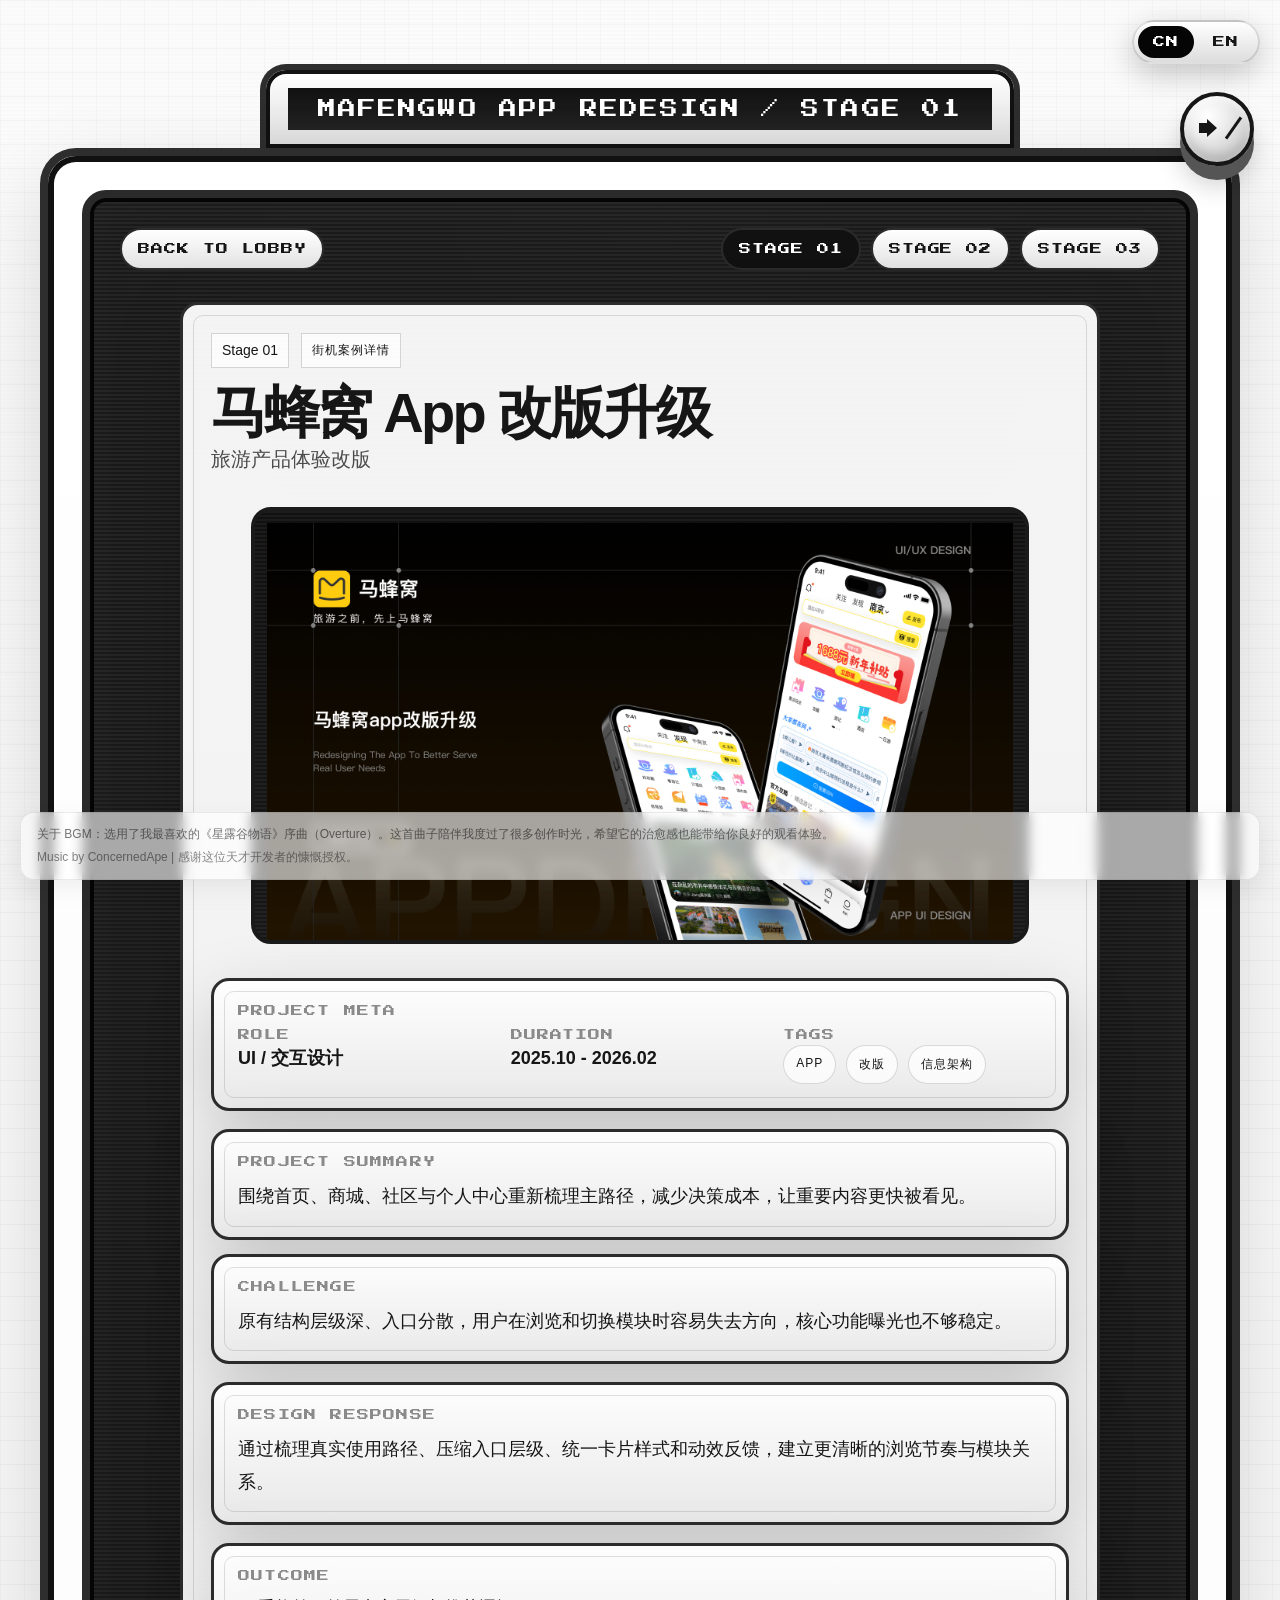
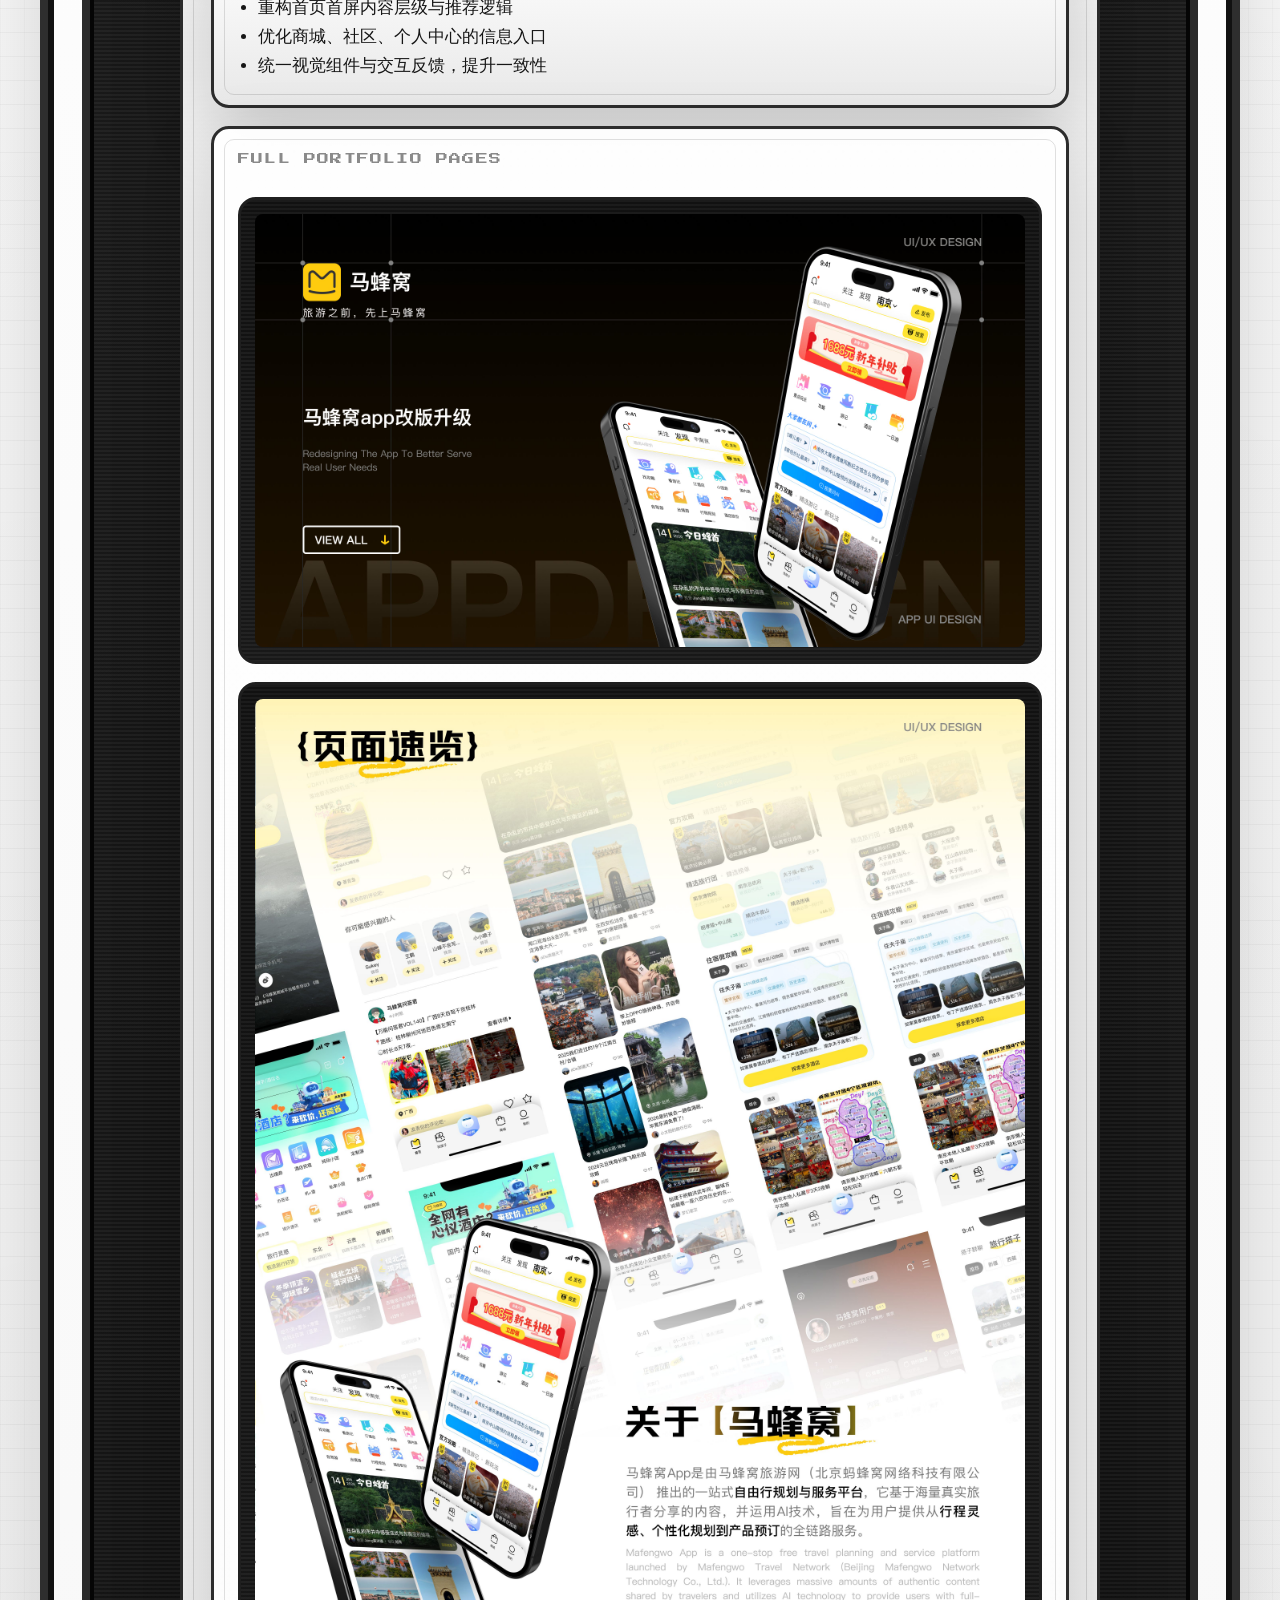
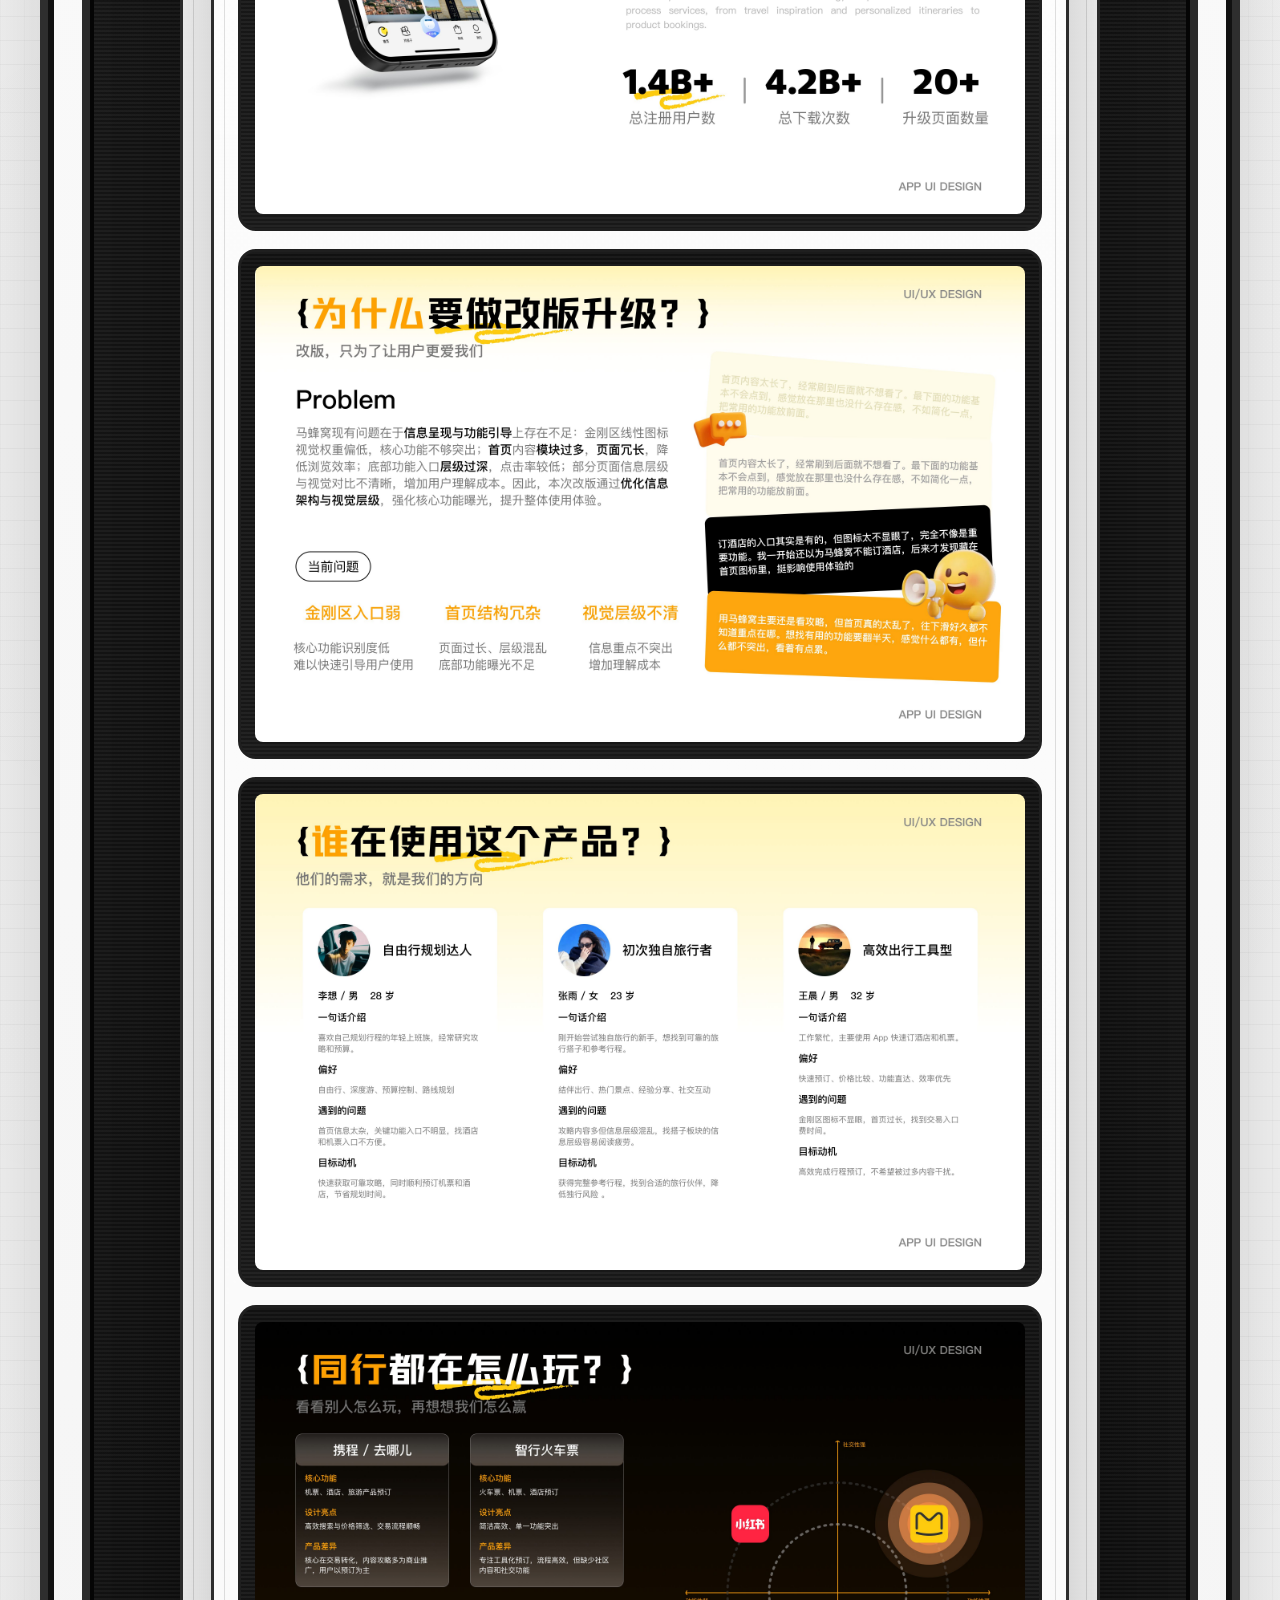
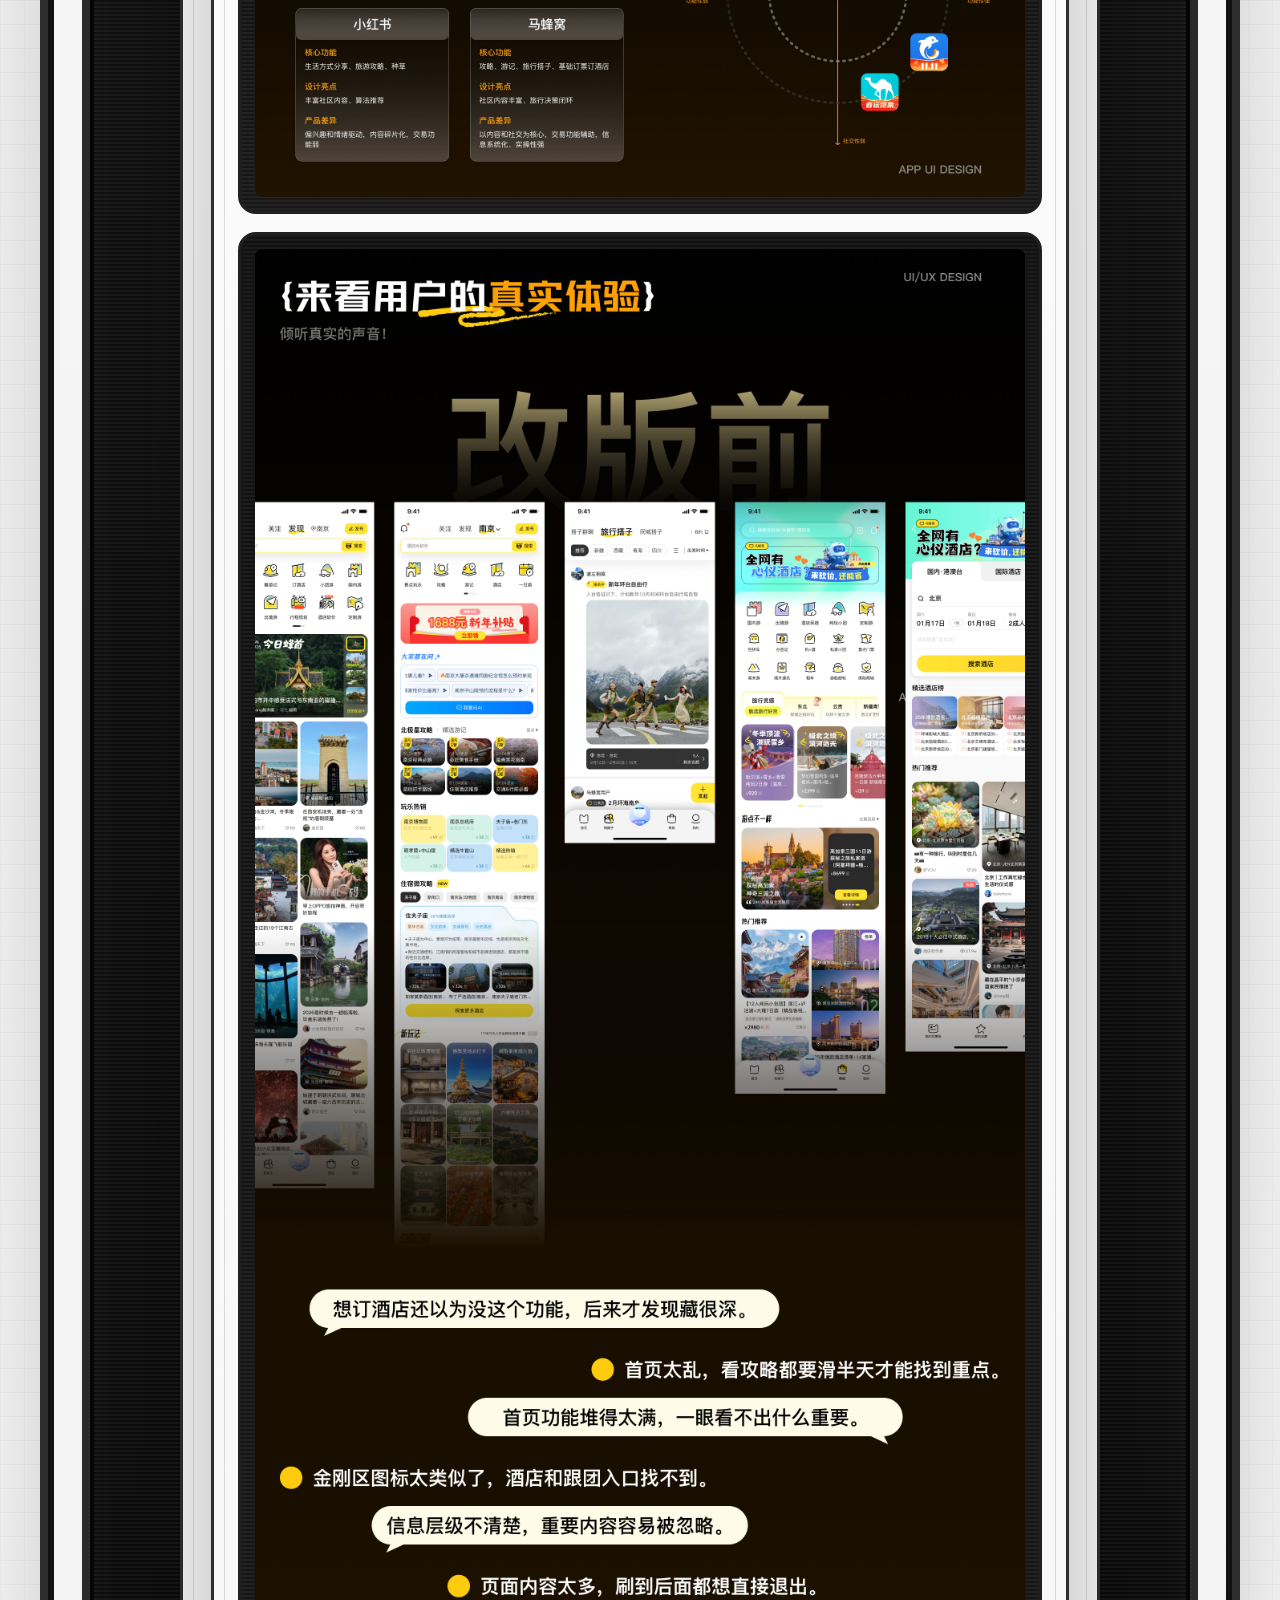
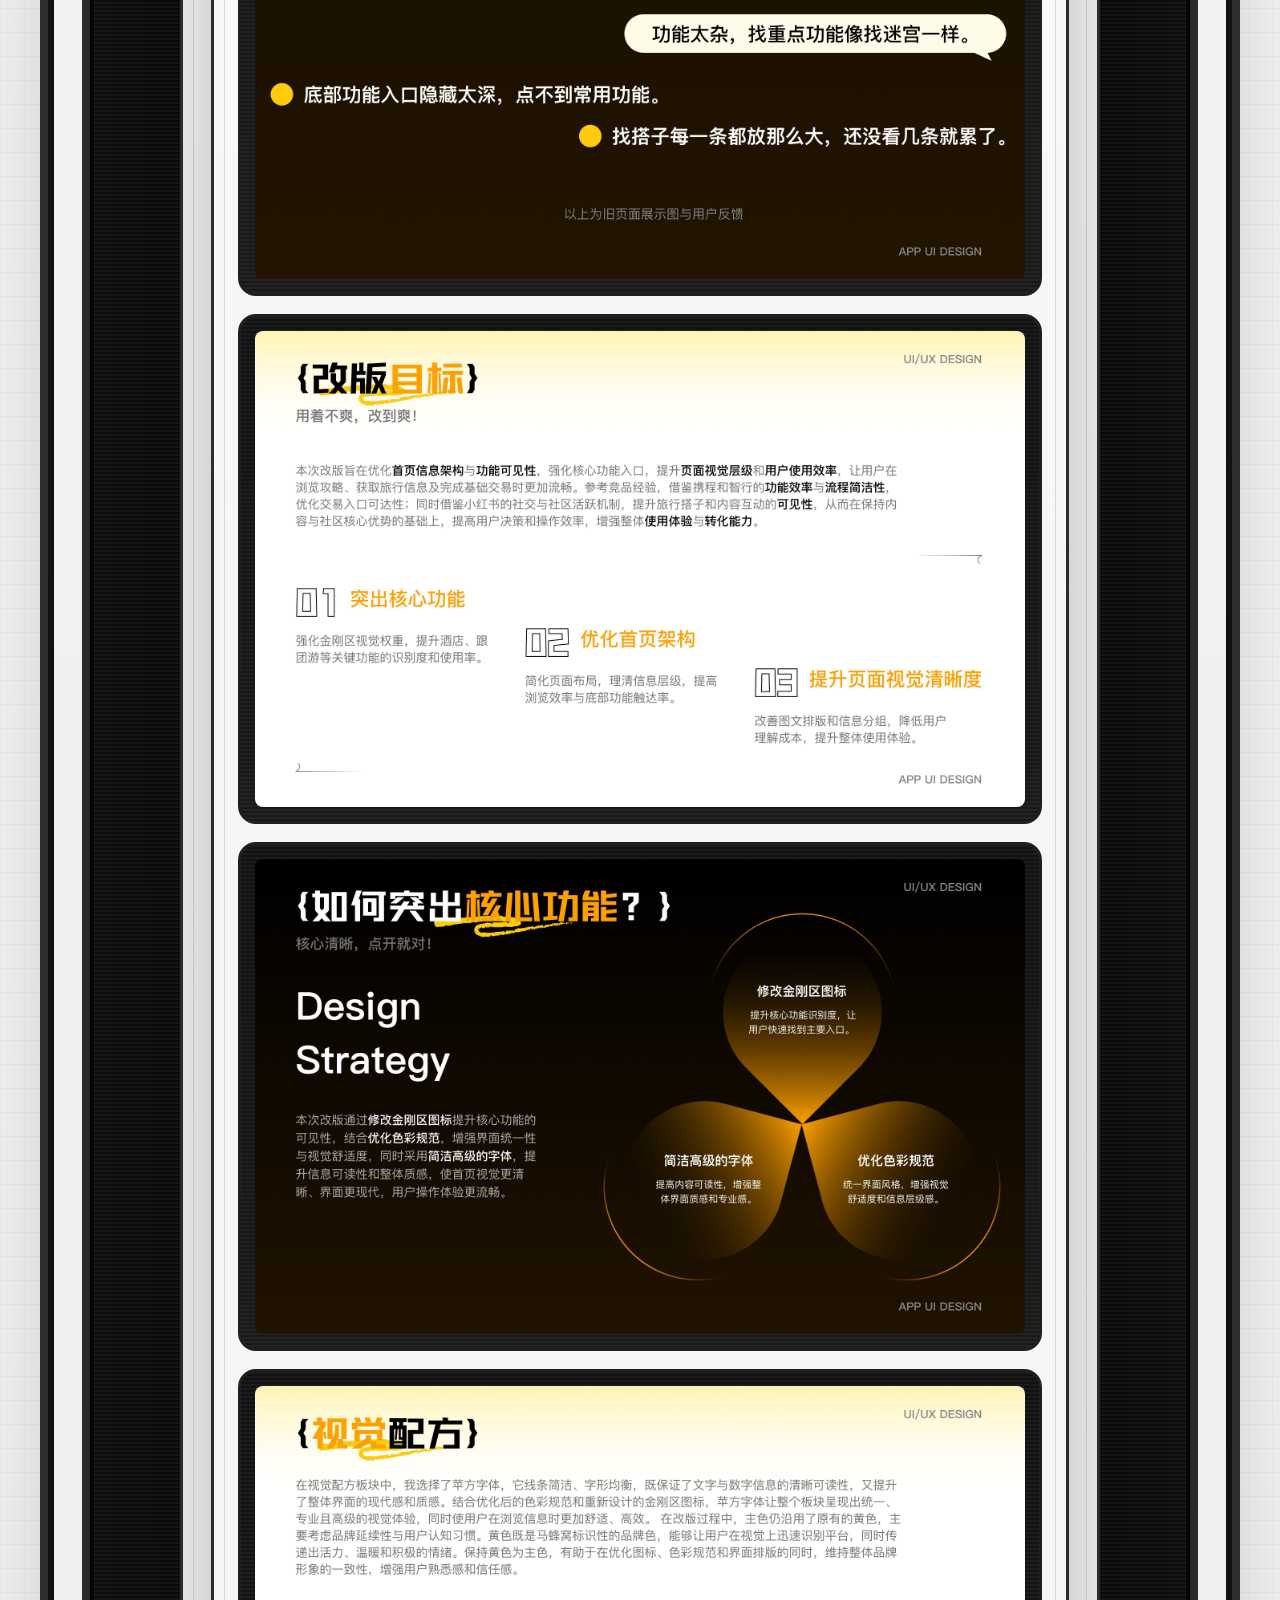
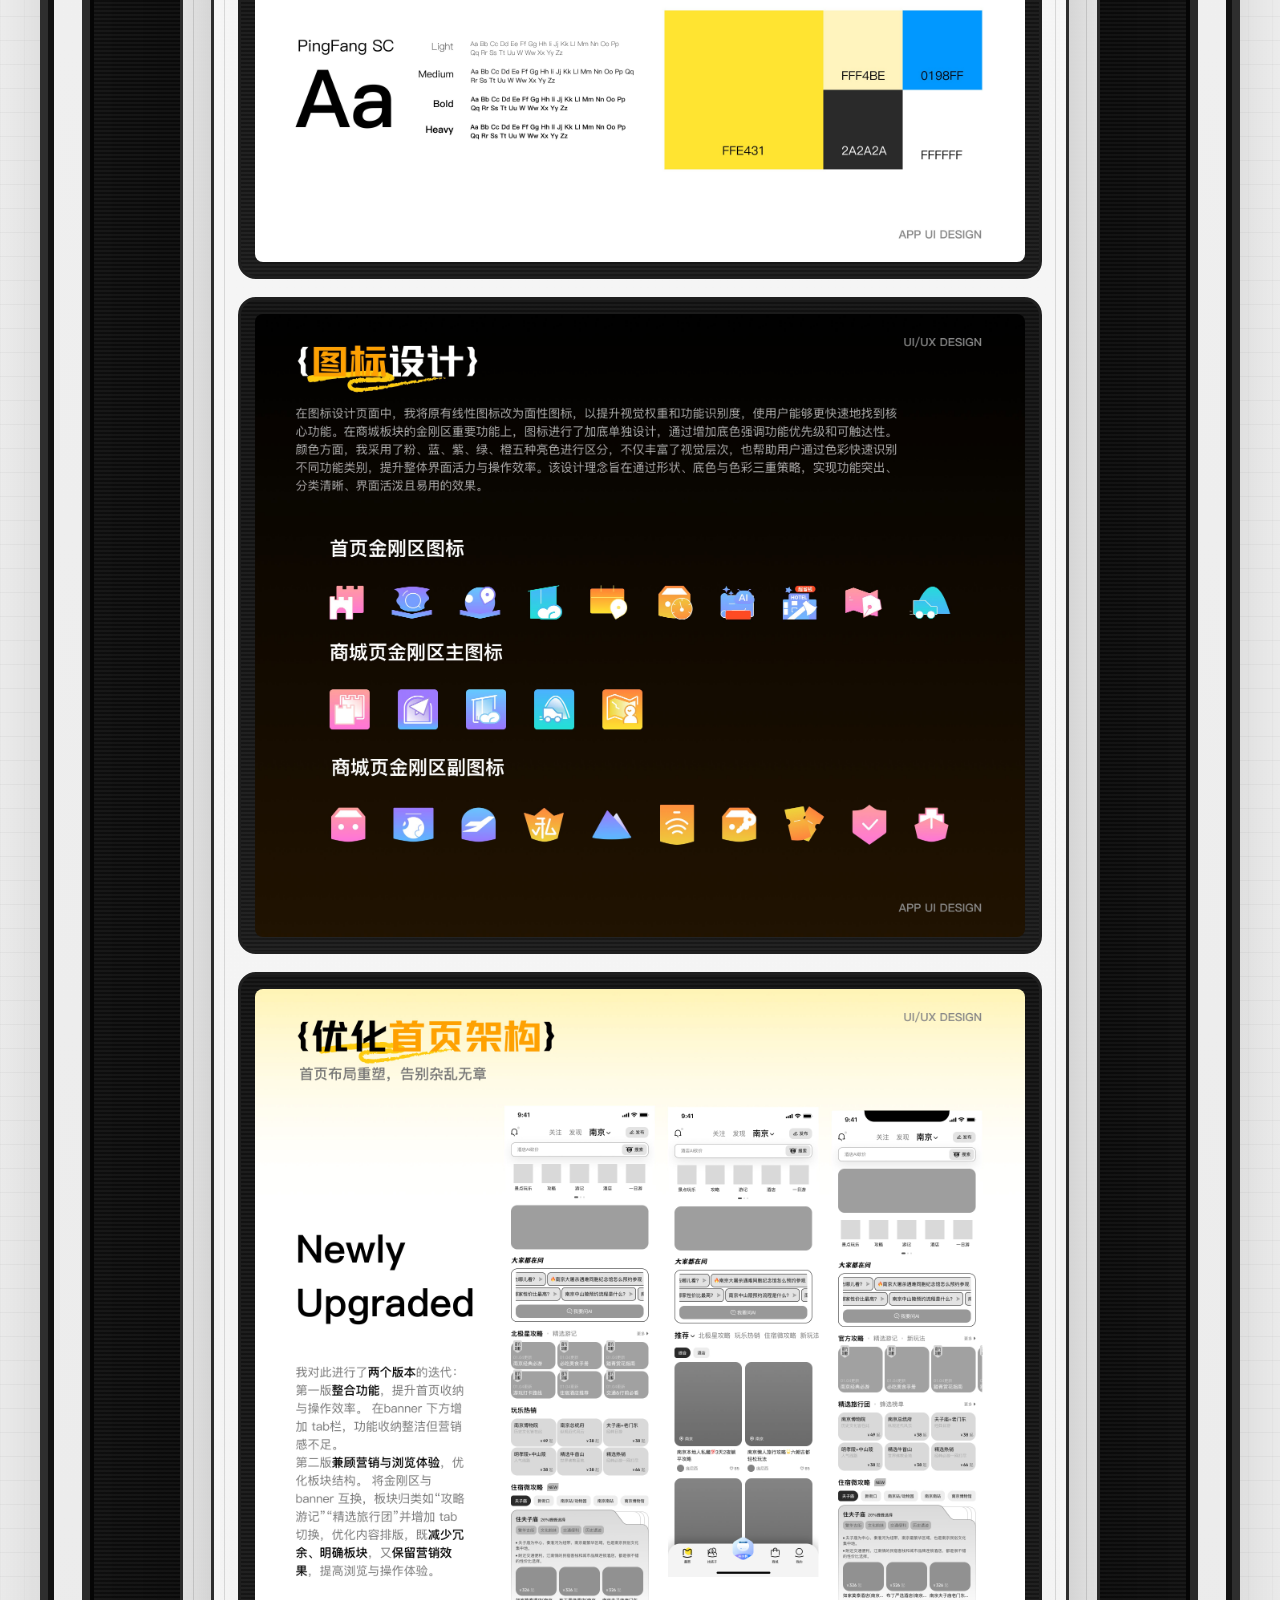
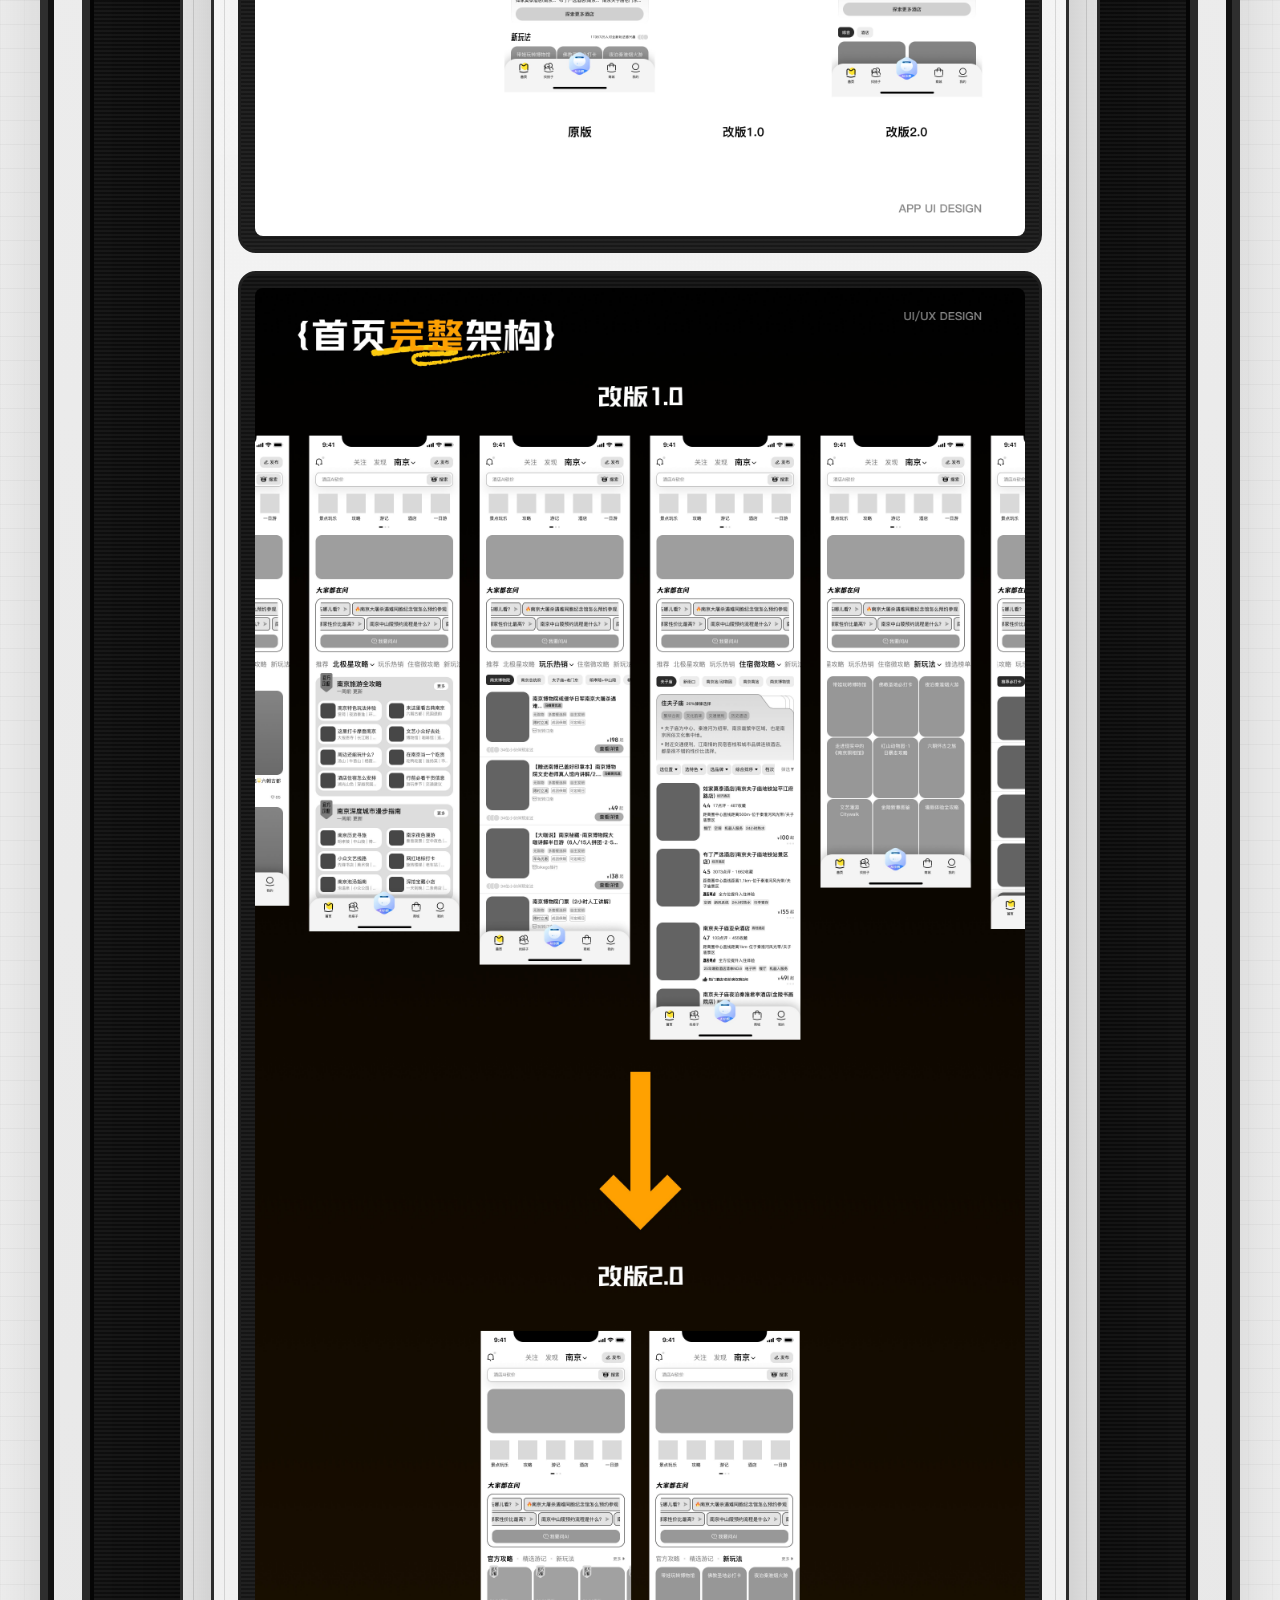
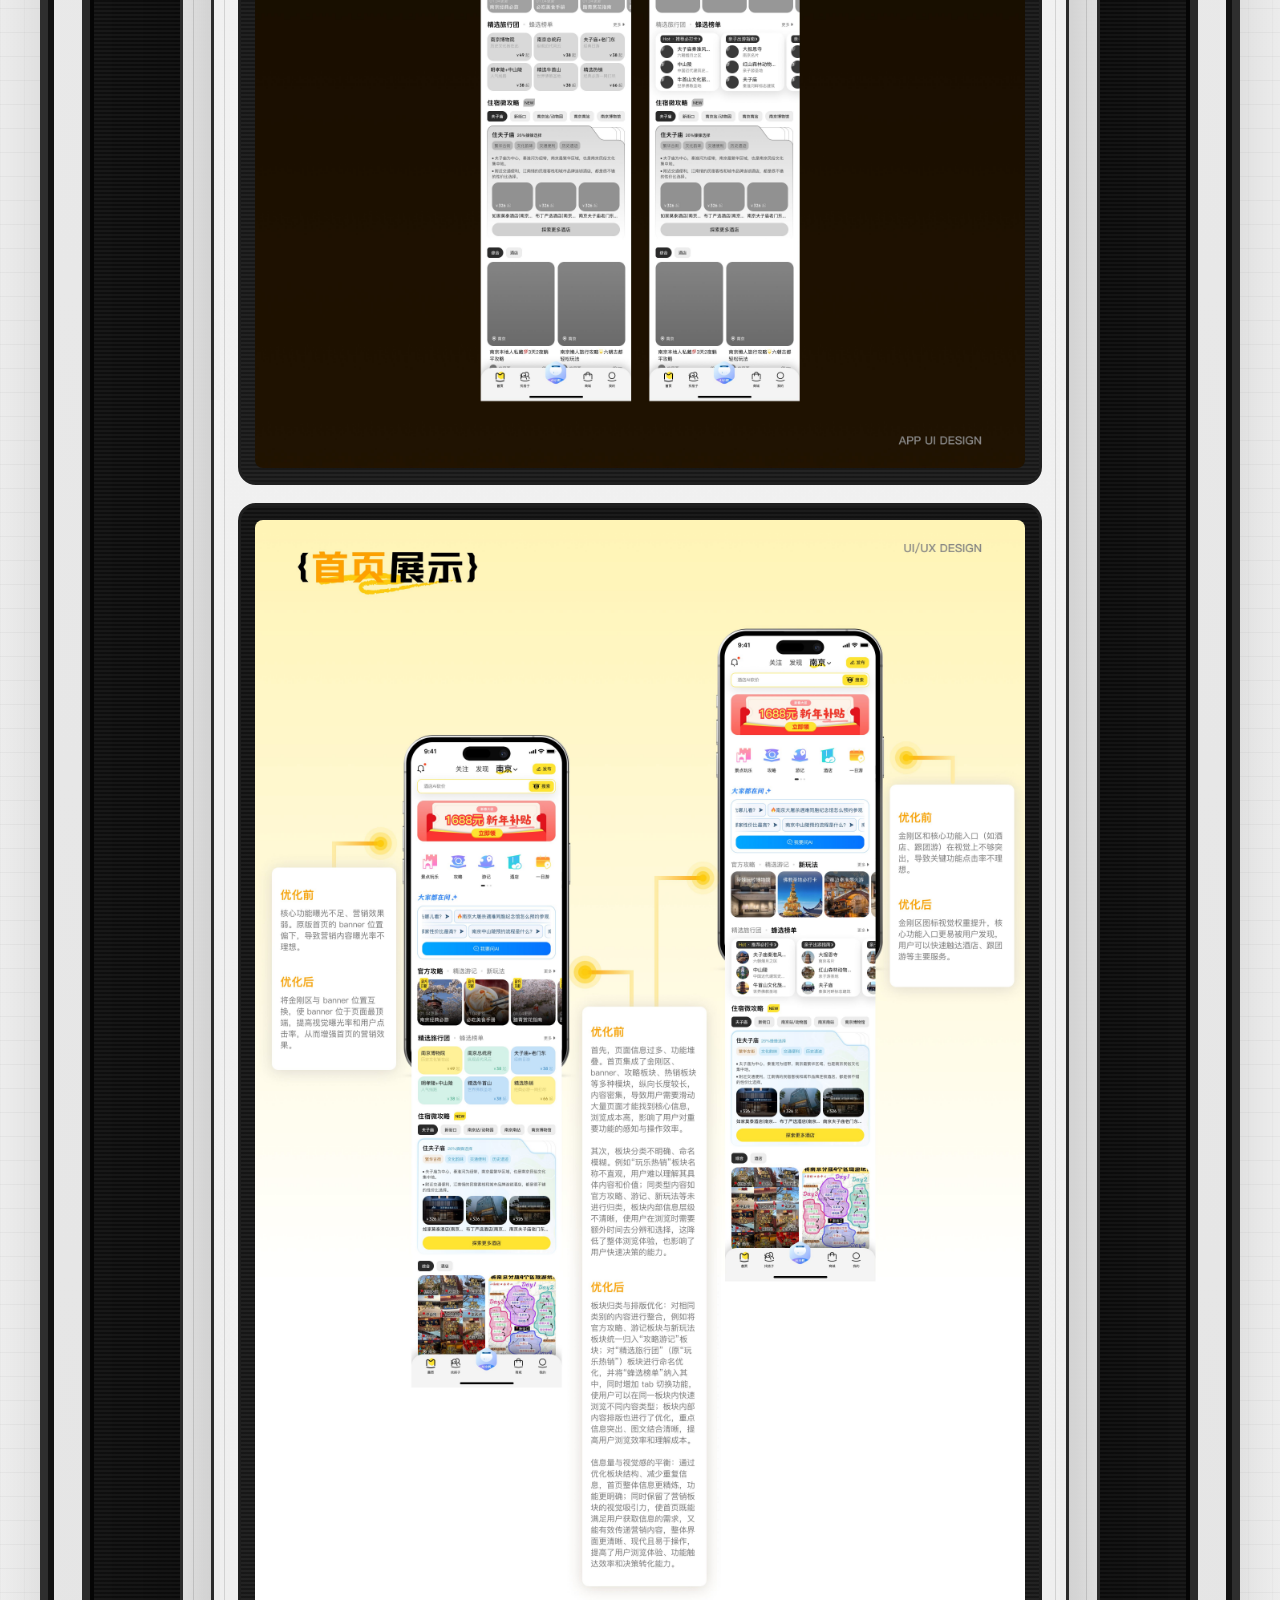
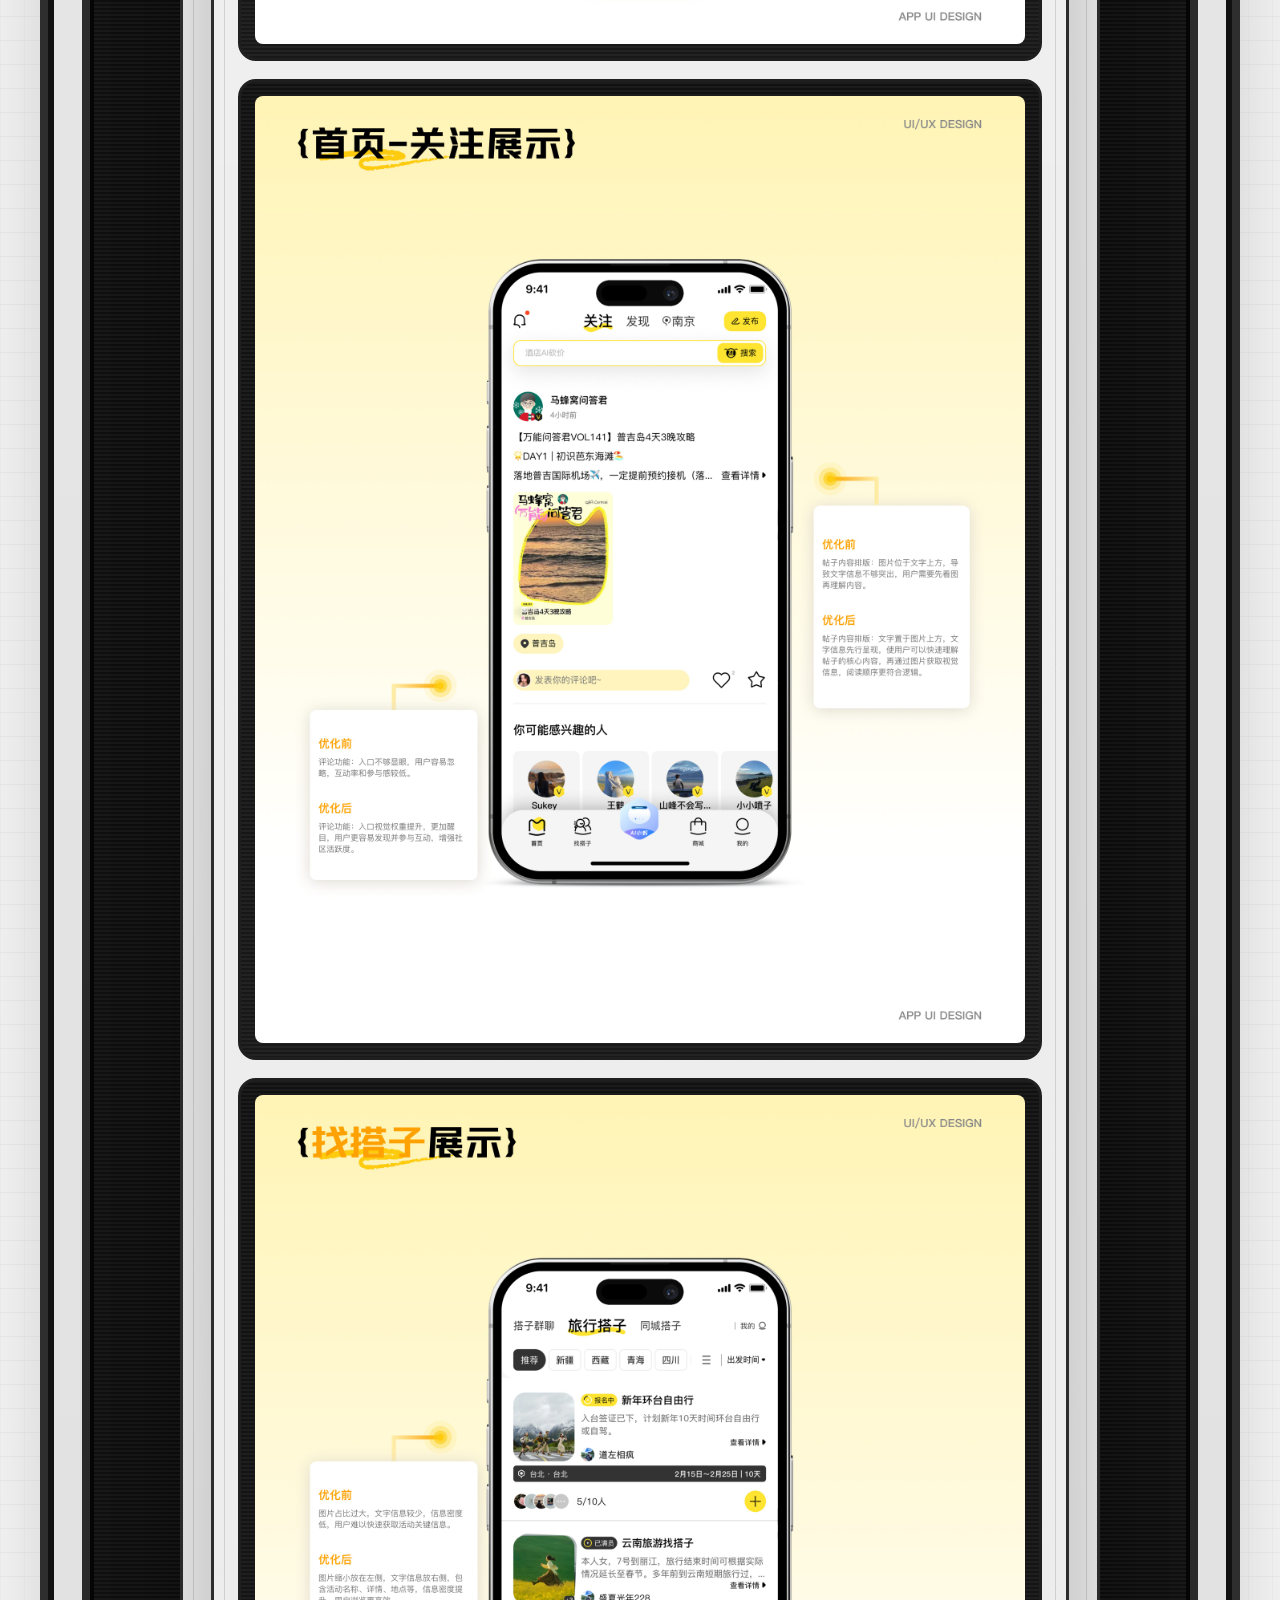
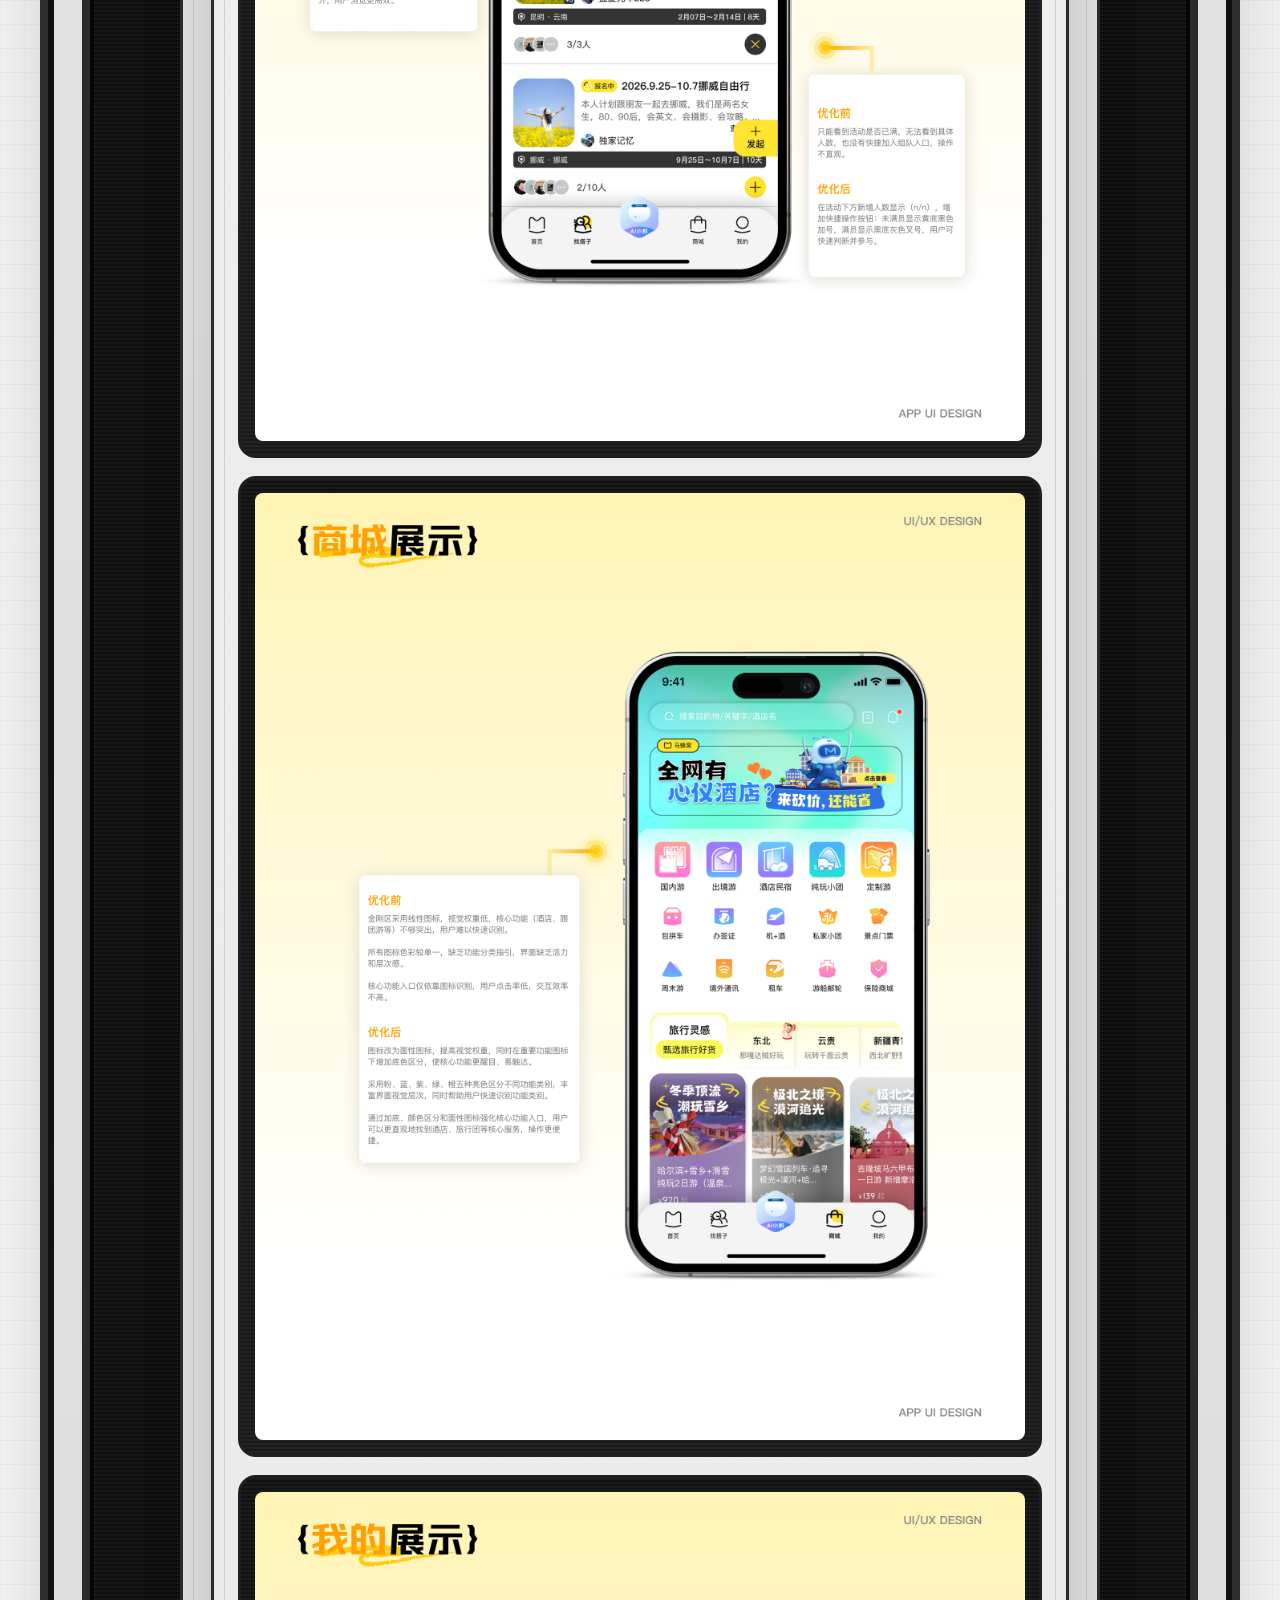
==== project-detail.html @ df3f93fd "Add files via upload" ====
<!DOCTYPE html>
<html lang="zh-CN">
<head>
  <meta charset="UTF-8">
  <meta name="viewport" content="width=device-width, initial-scale=1.0">
  <title>Project Detail | Wang Yihan</title>
  <link rel="stylesheet" href="./styles.css">
</head>
<body class="lang-zh detail-page is-ready">
  <div class="page-shell">
    <canvas class="pixel-rain" id="pixelRain" aria-hidden="true"></canvas>
    <div class="grain" aria-hidden="true"></div>

    <div class="lang-toggle is-visible" id="langToggle">
      <button type="button" data-lang-btn="zh" class="is-active">CN</button>
      <button type="button" data-lang-btn="en">EN</button>
    </div>

    <button type="button" class="audio-toggle is-visible" id="audioToggle" aria-label="Toggle background music" title="Toggle background music">
      <span class="audio-toggle__icon" aria-hidden="true">
        <span class="audio-toggle__speaker"></span>
        <span class="audio-toggle__wave audio-toggle__wave--one"></span>
        <span class="audio-toggle__wave audio-toggle__wave--two"></span>
      </span>
    </button>

    <audio id="bgmAudio" loop preload="none"></audio>

    <aside class="bgm-credit">
      <p data-lang="zh">关于 BGM：选用了我最喜欢的《星露谷物语》序曲（Overture）。这首曲子陪伴我度过了很多创作时光，希望它的治愈感也能带给你良好的观看体验。</p>
      <p data-lang="en">About the BGM: I chose my favorite Stardew Valley track, Overture. It has accompanied many of my creative hours, and I hope its gentle feeling brings you a warm viewing experience too.</p>
      <p class="bgm-credit__note">Music by ConcernedApe | 感谢这位天才开发者的慷慨授权。</p>
    </aside>

    <main class="detail-main">
      <div class="detail-cabinet">
        <div class="detail-marquee">
          <span id="detailMarquee">Stage Select Detail</span>
        </div>

        <div class="detail-bezel">
          <section class="detail-screen">
            <div class="detail-toolbar">
              <a class="detail-back" href="./index.html?entered=1">
                <span data-lang="zh">Back To Lobby</span>
                <span data-lang="en">Back To Lobby</span>
              </a>
              <div class="detail-nav" id="detailNav"></div>
            </div>

            <article class="detail-primary detail-primary--single">
              <div class="detail-stage-row">
                <span class="detail-stage-chip detail-stage-chip--plain" id="detailStageChip">Stage 01</span>
                <span class="detail-stage-chip" data-lang="zh">街机案例详情</span>
                <span class="detail-stage-chip" data-lang="en">Arcade Case File</span>
              </div>

              <div class="detail-title-wrap">
                <h1 class="detail-title" data-lang="zh" id="detailTitleZh"></h1>
                <h1 class="detail-title" data-lang="en" id="detailTitleEn"></h1>
                <p class="detail-subtitle" data-lang="zh" id="detailSubtitleZh"></p>
                <p class="detail-subtitle" data-lang="en" id="detailSubtitleEn"></p>
              </div>

              <figure class="detail-cover">
                <img id="detailCover" alt="">
              </figure>

              <section class="detail-sidebar-panel">
                <p class="detail-kicker" data-lang="zh">Project Meta</p>
                <p class="detail-kicker" data-lang="en">Project Meta</p>
                <div class="detail-sidebar-meta detail-sidebar-meta--inline">
                  <div class="detail-meta-item">
                    <span class="detail-meta-label" data-lang="zh">Role</span>
                    <span class="detail-meta-label" data-lang="en">Role</span>
                    <strong class="detail-meta-value" data-lang="zh" id="detailRoleZh"></strong>
                    <strong class="detail-meta-value" data-lang="en" id="detailRoleEn"></strong>
                  </div>
                  <div class="detail-meta-item">
                    <span class="detail-meta-label" data-lang="zh">Duration</span>
                    <span class="detail-meta-label" data-lang="en">Duration</span>
                    <strong class="detail-meta-value" data-lang="zh" id="detailDurationZh"></strong>
                    <strong class="detail-meta-value" data-lang="en" id="detailDurationEn"></strong>
                  </div>
                  <div class="detail-meta-item">
                    <span class="detail-meta-label" data-lang="zh">Tags</span>
                    <span class="detail-meta-label" data-lang="en">Tags</span>
                    <div class="detail-tags" data-lang-flex="zh" id="detailTagsZh"></div>
                    <div class="detail-tags" data-lang-flex="en" id="detailTagsEn"></div>
                  </div>
                </div>
              </section>

              <div class="detail-grid">
                <section class="detail-summary-card">
                  <p class="detail-kicker" data-lang="zh">Project Summary</p>
                  <p class="detail-kicker" data-lang="en">Project Summary</p>
                  <p class="detail-copy" data-lang="zh" id="detailSummaryZh"></p>
                  <p class="detail-copy" data-lang="en" id="detailSummaryEn"></p>
                </section>

                <section class="detail-summary-card">
                  <p class="detail-kicker" data-lang="zh">Challenge</p>
                  <p class="detail-kicker" data-lang="en">Challenge</p>
                  <p class="detail-copy" data-lang="zh" id="detailChallengeZh"></p>
                  <p class="detail-copy" data-lang="en" id="detailChallengeEn"></p>
                </section>
              </div>

              <section class="detail-process-card">
                <p class="detail-kicker" data-lang="zh">Design Response</p>
                <p class="detail-kicker" data-lang="en">Design Response</p>
                <p class="detail-copy" data-lang="zh" id="detailSolutionZh"></p>
                <p class="detail-copy" data-lang="en" id="detailSolutionEn"></p>
              </section>

              <section class="detail-sidebar-panel">
                <p class="detail-kicker" data-lang="zh">Outcome</p>
                <p class="detail-kicker" data-lang="en">Outcome</p>
                <ul class="detail-bullets" data-lang="zh" id="detailOutcomeZh"></ul>
                <ul class="detail-bullets" data-lang="en" id="detailOutcomeEn"></ul>
              </section>

              <section class="detail-pages-card">
                <div class="detail-pages-head">
                  <p class="detail-kicker" data-lang="zh">Full Portfolio Pages</p>
                  <p class="detail-kicker" data-lang="en">Full Portfolio Pages</p>
                </div>
                <div class="detail-pages-flow" id="detailPagesFlow"></div>
              </section>
            </article>
          </section>
        </div>

        <div class="detail-controls" aria-hidden="true">
          <div class="detail-controls-copy">
            <strong>Press Start To Continue</strong>
            <span data-lang="zh">项目详情已接入街机边框系统</span>
            <span data-lang="en">Project detail now lives inside the arcade frame</span>
          </div>

          <div class="cabinet-buttons">
            <span class="cabinet-button">A</span>
            <span class="cabinet-button">B</span>
            <span class="cabinet-button">C</span>
          </div>
        </div>

        <div class="cabinet-base"></div>
      </div>
    </main>
  </div>

  <script src="./portfolio-data.js"></script>
  <script src="https://cdn.jsdelivr.net/npm/gsap@3.12.7/dist/gsap.min.js"></script>
  <script src="./project-detail.js"></script>
</body>
</html>
---- styles.css ----
@import url("https://fonts.googleapis.com/css2?family=Press+Start+2P&display=swap");

:root {
  --black: #050505;
  --ink: #161616;
  --grey-1: #111111;
  --grey-2: #4b4b4b;
  --grey-3: #8a8a8a;
  --grey-4: #cfcfcf;
  --grey-5: #f2f2f2;
  --white: #ffffff;
  --panel: rgba(255, 255, 255, 0.92);
  --border: rgba(0, 0, 0, 0.18);
  --shadow: 0 24px 70px rgba(0, 0, 0, 0.18);
  --cabinet: #f5f5f5;
  --cabinet-mid: #dfdfdf;
  --cabinet-light: #ffffff;
  --screen: #090909;
  --screen-glow: rgba(255, 255, 255, 0.08);
  --pixel-font: "Press Start 2P", "Courier New", "Noto Sans SC", monospace;
  --body-font: "Helvetica Neue", "PingFang SC", "Microsoft YaHei", sans-serif;
}

* { box-sizing: border-box; }
html { scroll-behavior: smooth; }
body {
  margin: 0;
  min-height: 100vh;
  background:
    radial-gradient(circle at 20% 20%, rgba(0,0,0,0.04), transparent 24%),
    linear-gradient(180deg, #fcfcfc 0%, #efefef 52%, #f8f8f8 100%);
  color: var(--ink);
  font-family: var(--body-font);
  overflow: hidden;
}

body::before {
  content: "";
  position: fixed;
  inset: 0;
  pointer-events: none;
  z-index: 0;
  background:
    linear-gradient(rgba(255,255,255,0.02) 50%, rgba(0,0,0,0.03) 50%),
    linear-gradient(90deg, rgba(0,0,0,0.01), rgba(255,255,255,0.01), rgba(0,0,0,0.01));
  background-size: 100% 4px, 100% 100%;
  opacity: 0.3;
}

body.is-ready { overflow: auto; }
button { font: inherit; color: inherit; }
img { display: block; max-width: 100%; }
body,
button,
input,
textarea { -webkit-text-size-adjust: 100%; }

.page-shell {
  position: relative;
  overflow: hidden;
  background-image:
    linear-gradient(rgba(0,0,0,0.03) 1px, transparent 1px),
    linear-gradient(90deg, rgba(0,0,0,0.02) 1px, transparent 1px);
  background-size: 24px 24px;
}

.pixel-rain, .particle-canvas, .grain {
  position: fixed;
  inset: 0;
  pointer-events: none;
}

.pixel-rain, .grain { z-index: 0; }
.particle-canvas { z-index: 6; }

.bgm-credit {
  position: fixed;
  left: clamp(10px, 2vw, 20px);
  right: clamp(10px, 2vw, 20px);
  bottom: clamp(10px, 2vw, 20px);
  z-index: 12;
  padding: 12px 16px;
  border: 1px solid rgba(0,0,0,0.08);
  border-radius: 14px;
  background: rgba(255,255,255,0.62);
  backdrop-filter: blur(6px);
  box-shadow: 0 8px 24px rgba(0,0,0,0.06);
}

.bgm-credit p {
  margin: 0;
  color: rgba(17,17,17,0.58);
  font-size: 12px;
  line-height: 1.6;
}

.bgm-credit__note {
  margin-top: 4px !important;
  color: rgba(17,17,17,0.5) !important;
}

.grain {
  opacity: 0.08;
  background-image:
    radial-gradient(circle at 20% 20%, rgba(0,0,0,0.08) 0 1px, transparent 1px),
    radial-gradient(circle at 70% 30%, rgba(0,0,0,0.06) 0 1px, transparent 1px),
    radial-gradient(circle at 30% 80%, rgba(0,0,0,0.06) 0 1px, transparent 1px);
  background-size: 120px 120px;
  animation: grain-drift 14s linear infinite;
}

.lang-toggle {
  position: fixed;
  top: clamp(10px, 2vw, 20px);
  right: clamp(10px, 2vw, 20px);
  z-index: 20;
  display: inline-flex;
  gap: 4px;
  padding: 4px;
  border: 2px solid rgba(0,0,0,0.12);
  border-radius: 999px;
  background: linear-gradient(180deg, #ffffff, #dddddd);
  box-shadow: 0 10px 30px rgba(0,0,0,0.22);
  opacity: 0;
  transform: translateY(-12px);
  pointer-events: none;
}

.lang-toggle.is-visible {
  opacity: 1;
  transform: translateY(0);
  pointer-events: auto;
  transition: opacity .35s ease, transform .35s ease;
}

.audio-toggle {
  position: fixed;
  top: calc(clamp(10px, 2vw, 20px) + 72px);
  right: clamp(12px, 2.4vw, 26px);
  z-index: 20;
  display: inline-grid;
  place-items: center;
  width: 74px;
  height: 74px;
  padding: 0;
  border: 4px solid #161616;
  border-radius: 50%;
  background: radial-gradient(circle at 35% 30%, #ffffff 0%, #eeeeee 30%, #d8d8d8 58%, #b9b9b9 100%);
  box-shadow:
    0 14px 0 #555555,
    0 20px 26px rgba(0,0,0,0.18),
    inset 0 4px 8px rgba(255,255,255,0.7),
    inset 0 -8px 10px rgba(0,0,0,0.12);
  opacity: 0;
  transform: translateY(-12px);
  pointer-events: none;
  cursor: pointer;
}

.audio-toggle.is-visible {
  opacity: 1;
  transform: translateY(0);
  pointer-events: auto;
  transition: opacity .35s ease, transform .35s ease;
}

.audio-toggle.is-playing {
  background: radial-gradient(circle at 35% 30%, #2d2d2d 0%, #1b1b1b 40%, #111111 100%);
  color: #ffffff;
  box-shadow:
    0 14px 0 #444444,
    0 20px 26px rgba(0,0,0,0.22),
    inset 0 2px 4px rgba(255,255,255,0.08),
    inset 0 -8px 10px rgba(0,0,0,0.26);
}

.audio-toggle:hover {
  transform: translateY(-4px);
}

.audio-toggle:active {
  transform: translateY(8px);
  box-shadow:
    0 6px 0 #555555,
    0 10px 18px rgba(0,0,0,0.16),
    inset 0 4px 8px rgba(255,255,255,0.35),
    inset 0 -4px 8px rgba(0,0,0,0.18);
}

.audio-toggle[data-audio-state="missing"] {
  opacity: 0.88;
}

.audio-toggle__icon {
  position: relative;
  width: 34px;
  height: 26px;
  flex: 0 0 auto;
  transform: translateX(-1px);
}

.audio-toggle__speaker {
  position: absolute;
  left: 0;
  top: 7px;
  width: 9px;
  height: 10px;
  background: currentColor;
}

.audio-toggle__speaker::before {
  content: "";
  position: absolute;
  left: 8px;
  top: -4px;
  width: 0;
  height: 0;
  border-top: 9px solid transparent;
  border-bottom: 9px solid transparent;
  border-left: 10px solid currentColor;
}

.audio-toggle__wave {
  position: absolute;
  border-right: 3px solid currentColor;
  border-top: 3px solid currentColor;
  border-bottom: 3px solid currentColor;
  border-left: 0;
  border-radius: 0 10px 10px 0;
  opacity: 0;
  transition: opacity .2s ease;
}

.audio-toggle__wave--one {
  right: 4px;
  top: 6px;
  width: 7px;
  height: 12px;
}

.audio-toggle__wave--two {
  right: -1px;
  top: 2px;
  width: 10px;
  height: 20px;
}

.audio-toggle.is-playing .audio-toggle__wave {
  opacity: 1;
}

.audio-toggle:not(.is-playing) .audio-toggle__icon::after {
  content: "";
  position: absolute;
  right: -2px;
  top: -1px;
  width: 3px;
  height: 26px;
  background: currentColor;
  transform: rotate(35deg);
  transform-origin: center;
}

.lang-toggle button {
  min-width: 56px;
  border: 0;
  border-radius: 999px;
  background: transparent;
  padding: 10px 12px;
  cursor: pointer;
  font-family: var(--pixel-font);
  font-size: 12px;
  letter-spacing: .08em;
  text-transform: uppercase;
}

.lang-toggle button.is-active {
  background: var(--black);
  color: var(--white);
}

.landing {
  position: fixed;
  inset: 0;
  z-index: 4;
  display: grid;
  place-items: center;
  padding: 24px;
}

.landing.is-hidden { pointer-events: none; }
.landing-card { display: grid; justify-items: center; gap: 18px; padding: 32px 24px 48px; }

.sprite-button {
  border: 0;
  background: transparent;
  padding: 0;
  cursor: pointer;
  transform-origin: center bottom;
  filter: drop-shadow(0 18px 24px rgba(0,0,0,0.08));
}

.sprite-wrap {
  position: relative;
  width: 240px;
  height: 240px;
  display: grid;
  place-items: center;
}

.sprite-shadow {
  position: absolute;
  bottom: 18px;
  width: 112px;
  height: 24px;
  border-radius: 999px;
  background: rgba(0,0,0,0.12);
  filter: blur(2px);
}

.pixel-sprite { width: 176px; height: 176px; image-rendering: pixelated; }
.pixel-eye { transition: transform .15s ease; transform-origin: center; }
.sprite-button:hover .pixel-eye { transform: translateY(2px); }

.landing-text {
  display: grid;
  gap: 8px;
  text-align: center;
  letter-spacing: .08em;
  text-transform: uppercase;
}

.landing-kicker, .landing-note {
  margin: 0;
  color: var(--grey-3);
  font-family: var(--pixel-font);
  font-size: 12px;
}

.landing-title {
  margin: 0;
  font-family: var(--pixel-font);
  font-size: clamp(18px, 2vw, 24px);
}

.landing-title span { display: inline-block; animation: blink 1.2s steps(2, end) infinite; }

.site-main {
  position: relative;
  z-index: 2;
  opacity: 0;
  transform: translateY(40px) scale(1.02);
}

.site-main.is-visible {
  opacity: 1;
  transform: translateY(0) scale(1);
  transition: opacity .8s ease, transform .8s ease;
}

.hero, .section { padding: clamp(36px, 8vh, 96px) clamp(14px, 5vw, 72px); }
.hero { min-height: 100vh; display: grid; align-items: center; }

.arcade-cabinet {
  width: min(1080px, 100%);
  margin: 0 auto;
  display: grid;
  gap: 0;
}

.cabinet-marquee {
  position: relative;
  width: min(74%, 720px);
  margin: 0 auto;
  padding: 20px 24px;
  border: 6px solid #2e2e2e;
  border-bottom-width: 0;
  border-radius: 26px 26px 0 0;
  background: linear-gradient(180deg, #ffffff, #dcdcdc);
  box-shadow: inset 0 0 0 4px #111111;
  text-align: center;
}

.cabinet-marquee span {
  display: block;
  padding: 12px 18px;
  border: 2px solid rgba(255,255,255,0.08);
  background: linear-gradient(180deg, #111111, #232323);
  font-family: var(--pixel-font);
  font-size: clamp(13px, 1.5vw, 20px);
  letter-spacing: .12em;
  text-transform: uppercase;
  color: var(--white);
  white-space: nowrap;
  overflow: hidden;
  text-overflow: ellipsis;
}

.cabinet-bezel {
  position: relative;
  padding: clamp(26px, 3vw, 40px);
  border: 8px solid #2e2e2e;
  border-radius: 36px;
  background: linear-gradient(180deg, #ffffff, #dbdbdb);
  box-shadow:
    inset 0 0 0 6px #111111,
    0 34px 80px rgba(0,0,0,0.16);
}

.cabinet-bezel::before,
.cabinet-bezel::after {
  content: "";
  position: absolute;
  top: 18px;
  width: 14px;
  height: 14px;
  border-radius: 50%;
  background: #6c6c6c;
  box-shadow: inset 0 2px 2px rgba(255,255,255,0.28), inset 0 -2px 2px rgba(0,0,0,0.28);
}

.cabinet-bezel::before { left: 18px; }
.cabinet-bezel::after { right: 18px; }

.hero-panel {
  position: relative;
  display: grid;
  grid-template-columns: minmax(0, 1.1fr) minmax(320px, .9fr);
  gap: clamp(28px, 4vw, 56px);
  align-items: end;
  padding: clamp(28px, 4vw, 46px);
  border: 8px solid #2a2a2a;
  border-radius: 24px;
  background:
    linear-gradient(rgba(255,255,255,0.03) 50%, rgba(0,0,0,0.12) 50%),
    radial-gradient(circle at top, rgba(255,255,255,0.08), transparent 36%),
    linear-gradient(180deg, #0c0c0c, #111111);
  background-size: 100% 4px, 100% 100%, 100% 100%;
  box-shadow:
    inset 0 0 0 4px #050505,
    inset 0 0 60px rgba(255,255,255,0.03);
}

.hero-copy, .sticky-frame, .info-card, .content-card, .contact-card {
  border: 3px solid #2c2c2c;
  background: linear-gradient(180deg, rgba(255,255,255,0.94), rgba(232,232,232,0.96));
  box-shadow: var(--shadow);
  position: relative;
  border-radius: 18px;
}

.hero-copy::after, .sticky-frame::after, .info-card::after, .content-card::after, .contact-card::after, .project-card::after {
  content: "";
  position: absolute;
  inset: 10px;
  border: 1px solid rgba(0,0,0,0.12);
  pointer-events: none;
  border-radius: 10px;
}

.hero-copy { padding: clamp(28px, 4vw, 48px); }
.hero-aside { display: grid; gap: 16px; }
.info-card { padding: 24px; }

.cabinet-controls {
  display: flex;
  justify-content: space-between;
  align-items: center;
  gap: 20px;
  padding: 24px clamp(24px, 4vw, 48px);
  border: 8px solid #2e2e2e;
  border-top-width: 0;
  border-radius: 0 0 32px 32px;
  background: linear-gradient(180deg, #ffffff, #d9d9d9);
  box-shadow: inset 0 0 0 6px #111111;
}

.cabinet-base {
  width: min(82%, 860px);
  height: clamp(18px, 2.2vw, 26px);
  margin: 0 auto;
  border-radius: 0 0 20px 20px;
  background: linear-gradient(180deg, #ededed, #cfcfcf);
}

.joystick,
.stage-joystick {
  position: relative;
  width: 118px;
  height: 92px;
}

.joystick-ball,
.stage-joystick-ball {
  position: absolute;
  left: 16px;
  top: 0;
  width: 34px;
  height: 34px;
  border-radius: 50%;
  background: linear-gradient(180deg, #3d3d3d, #111111);
  box-shadow: 0 6px 12px rgba(0,0,0,0.26);
}

.joystick-stick,
.stage-joystick-stick {
  position: absolute;
  left: 29px;
  top: 20px;
  width: 10px;
  height: 42px;
  border-radius: 999px;
  background: linear-gradient(180deg, #2c2c2c, #0f0f0f);
  transform: rotate(-18deg);
  transform-origin: top center;
}

.joystick-base,
.stage-joystick-base {
  position: absolute;
  left: 0;
  bottom: 0;
  width: 72px;
  height: 28px;
  border-radius: 50%;
  background: linear-gradient(180deg, #2d2d2d, #111111);
  box-shadow: inset 0 0 0 4px #f0f0f0;
}

.cabinet-buttons,
.stage-buttons {
  display: flex;
  align-items: center;
  gap: 14px;
}

.cabinet-button,
.stage-button {
  display: inline-grid;
  place-items: center;
  width: 54px;
  height: 54px;
  border-radius: 50%;
  border: 3px solid rgba(255,255,255,0.16);
  background: linear-gradient(180deg, #f4f4f4, #7e7e7e);
  box-shadow: inset 0 -6px 8px rgba(0,0,0,0.25), 0 8px 18px rgba(0,0,0,0.26);
  font-family: var(--pixel-font);
  font-size: 16px;
  color: var(--black);
}

.section-index, .project-chip, .label, .card-time {
  font-family: var(--pixel-font);
  letter-spacing: .08em;
  text-transform: uppercase;
}

.eyebrow {
  display: inline-flex;
  align-items: center;
  gap: 10px;
  font-family: var(--body-font);
  font-size: 12px;
  letter-spacing: 0;
  text-transform: none;
  color: var(--grey-3);
}

.eyebrow::before {
  content: "";
  width: 10px;
  height: 10px;
  background: var(--white);
  box-shadow: 14px 0 0 rgba(0,0,0,0.2);
}

.hero-title {
  margin: 18px 0 0;
  font-size: clamp(40px, 7vw, 82px);
  line-height: .92;
  letter-spacing: -.05em;
  text-transform: uppercase;
  color: var(--black);
  text-shadow: none;
  overflow-wrap: anywhere;
}

.ghost {
  display: block;
  color: transparent;
  -webkit-text-stroke: 1px rgba(0,0,0,0.22);
}

.hero-summary, .section-copy, .content-card p, .project-body p {
  color: var(--grey-2);
  line-height: 1.75;
}

.hero-summary { margin-top: 22px; max-width: 30ch; font-size: clamp(16px, 2.2vw, 20px); }
.hero-meta, .tool-row, .project-tags { display: flex; flex-wrap: wrap; gap: 10px; }

.meta-chip, .tool-pill, .project-chip {
  border: 1px solid var(--border);
  background: rgba(0,0,0,0.04);
  color: var(--ink);
}

.meta-chip {
  padding: 10px 12px;
  font-family: var(--body-font);
  font-size: 14px;
  letter-spacing: 0;
  text-transform: none;
}
.info-card h3, .info-card p, .content-card h3, .content-card p, .project-body h3, .project-body p { margin: 0; }
.info-card h3 { font-size: 12px; color: var(--grey-3); text-transform: uppercase; }
.info-value { margin-top: 10px; font-size: 18px; line-height: 1.5; }
.tool-pill, .project-chip { padding: 8px 10px; font-size: 12px; border-radius: 999px; }

.section-shell {
  display: grid;
  grid-template-columns: minmax(220px, .55fr) minmax(0, 1fr);
  gap: clamp(24px, 5vw, 64px);
}

.sticky-col { position: sticky; top: 0; min-height: 100vh; display: flex; align-items: center; }
.sticky-col,
.scroll-col {
  min-width: 0;
}
.sticky-frame, .contact-card { padding: clamp(24px, 4vw, 40px); }
.about-layout {
  display: grid;
  grid-template-columns: minmax(260px, 0.52fr) minmax(0, 1fr);
  gap: clamp(10px, 3vw, 48px);
  align-items: start;
}
.about-rail,
.about-cards,
.about-sidebar,
.about-content {
  min-width: 0;
}
.about-rail {
  min-width: min(320px, 100%);
}
.about-sidebar {
  position: sticky;
  top: 0;
  min-height: 100vh;
  display: flex;
  align-items: center;
}
.about-content .scroll-col {
  padding-block: 0;
}
.about-section {
  container-type: inline-size;
}
.section-index { font-size: 12px; color: var(--grey-3); }

.section-title {
  margin: 18px 0 0;
  font-size: clamp(34px, 6vw, 74px);
  line-height: .96;
  letter-spacing: -.04em;
  text-transform: uppercase;
}

.section-copy { margin-top: 18px; max-width: 30ch; font-size: 15px; }
.scroll-col { display: grid; gap: 18px; padding-block: 14vh; }

.content-card {
  position: relative;
  padding: 24px;
  transform: translateY(24px);
  opacity: 0;
}

.content-card::before {
  content: "";
  position: absolute;
  top: 18px;
  right: 18px;
  width: 46px;
  height: 14px;
  border-radius: 999px;
  background: linear-gradient(90deg, #ffffff, #8d8d8d);
  box-shadow: 0 0 16px rgba(255,255,255,0.08);
}

.content-card h3 { max-width: calc(100% - 48px); font-size: 22px; line-height: 1.35; }
.card-time { display: block; margin-bottom: 10px; font-size: 12px; color: var(--grey-3); }
.content-card p {
  margin-top: 16px;
  display: -webkit-box;
  -webkit-line-clamp: 5;
  -webkit-box-orient: vertical;
  overflow: hidden;
}

.project-area { min-height: 100vh; display: grid; align-items: center; gap: 40px; }
.project-area {
  padding: clamp(24px, 4vw, 40px);
  border: 3px solid rgba(0,0,0,0.12);
  border-radius: 28px;
  background: linear-gradient(180deg, #ffffff, #f3f3f3);
  box-shadow: 0 24px 60px rgba(0,0,0,0.08);
}
.project-header { display: flex; justify-content: space-between; flex-wrap: wrap; gap: 24px; align-items: end; }
.project-copy { max-width: 48ch; }

.projects-gallery {
  width: 100%;
  display: flex;
  overflow-x: auto;
  overflow-y: visible;
  gap: clamp(18px, 2.5vw, 30px);
  padding: clamp(18px, 3vw, 28px) clamp(8px, 1.5vw, 16px) 24px;
  scroll-snap-type: x mandatory;
  scroll-behavior: smooth;
  scrollbar-width: thin;
  scrollbar-color: #111111 #d8d8d8;
  cursor: grab;
}

.projects-gallery:active { cursor: grabbing; }
.projects-gallery::-webkit-scrollbar { height: 8px; }
.projects-gallery::-webkit-scrollbar-track { background: #d8d8d8; border-radius: 999px; }
.projects-gallery::-webkit-scrollbar-thumb { background: #111111; border-radius: 999px; }

.gallery-card {
  flex: 0 0 clamp(280px, 34vw, 400px);
  min-height: clamp(440px, 46vw, 550px);
  padding: clamp(18px, 3vw, 30px);
  border: 4px solid #1a1a1a;
  border-radius: 28px;
  background: linear-gradient(180deg, #ffffff, #f1f1ee);
  box-shadow: 0 22px 48px rgba(0,0,0,0.14);
  display: flex;
  flex-direction: column;
  gap: 18px;
  position: relative;
  overflow: hidden;
  scroll-snap-align: center;
  transform-origin: center bottom;
}

.gallery-card--link {
  color: inherit;
  text-decoration: none;
}

.gallery-card--link:focus-visible {
  outline: 3px solid #111111;
  outline-offset: 4px;
}

.gallery-card::after {
  content: "";
  position: absolute;
  inset: 10px;
  border: 2px solid rgba(0,0,0,0.1);
  border-radius: 18px;
  pointer-events: none;
}

.gallery-card--placeholder { opacity: 0.92; }

.gallery-screen {
  width: 100%;
  aspect-ratio: 16 / 9;
  display: grid;
  place-items: center;
  padding: 10px;
  border: 4px solid #1a1a1a;
  border-radius: 16px;
  overflow: hidden;
  background: linear-gradient(rgba(255,255,255,0.04) 50%, rgba(0,0,0,0.08) 50%), linear-gradient(180deg, #121212, #1a1a1a);
  background-size: 100% 4px, 100% 100%;
}

.gallery-image {
  width: 100%;
  height: 100%;
  object-fit: contain;
  object-position: center;
  display: block;
}

.gallery-placeholder {
  width: 100%;
  height: 100%;
  background: linear-gradient(135deg, #f6f6f4, #ecece8);
}

.gallery-meta {
  display: flex;
  justify-content: space-between;
  gap: 12px;
  align-items: center;
}

.gallery-stage,
.gallery-chip {
  font-family: var(--body-font);
  letter-spacing: .08em;
  text-transform: uppercase;
}

.gallery-stage {
  padding: 8px 10px;
  border: 1px solid rgba(0,0,0,0.14);
  background: rgba(255,255,255,0.72);
  font-size: 12px;
}

.gallery-title-wrap {
  display: grid;
  gap: 6px;
}

.gallery-title {
  margin: 0;
  font-family: var(--body-font);
  font-size: clamp(24px, 3vw, 34px);
  line-height: 1.08;
  letter-spacing: -0.03em;
  text-transform: none;
  text-shadow: none;
}

.gallery-subtitle {
  margin: 0;
  color: var(--muted);
  font-size: clamp(14px, 1.8vw, 18px);
  line-height: 1.25;
}

.gallery-desc {
  margin: 0;
  color: #3f3f3f;
  font-size: clamp(14px, 1.8vw, 18px);
  line-height: 1.65;
  display: -webkit-box;
  -webkit-line-clamp: 2;
  -webkit-box-orient: vertical;
  overflow: hidden;
}

.gallery-tags {
  margin-top: auto;
  display: flex;
  flex-wrap: wrap;
  gap: 12px;
}

.gallery-chip {
  padding: clamp(8px, 1vw, 10px) clamp(10px, 1.2vw, 12px);
  border: 1px solid rgba(0,0,0,0.14);
  border-radius: 999px;
  background: rgba(255,255,255,0.72);
  font-size: clamp(11px, 1.2vw, 12px);
}

.detail-page {
  overflow: auto;
}

.detail-page .page-shell {
  min-height: 100vh;
}

.detail-main {
  position: relative;
  z-index: 2;
  padding: clamp(28px, 6vw, 64px) clamp(12px, 4vw, 40px) clamp(56px, 8vw, 96px);
}

.detail-cabinet {
  width: min(1240px, 100%);
  margin: 0 auto;
  display: grid;
  gap: 0;
}

.detail-marquee {
  position: relative;
  width: min(78%, 760px);
  margin: 0 auto;
  padding: 18px 22px;
  border: 6px solid #2e2e2e;
  border-bottom-width: 0;
  border-radius: 26px 26px 0 0;
  background: linear-gradient(180deg, #ffffff, #dcdcdc);
  box-shadow: inset 0 0 0 4px #111111;
  text-align: center;
}

.detail-marquee span {
  display: block;
  padding: 12px 16px;
  background: linear-gradient(180deg, #111111, #232323);
  color: var(--white);
  font-family: var(--pixel-font);
  font-size: clamp(13px, 1.4vw, 18px);
  letter-spacing: .12em;
  text-transform: uppercase;
}

.detail-bezel {
  position: relative;
  padding: clamp(18px, 3vw, 34px);
  border: 8px solid #2e2e2e;
  border-radius: 36px;
  background: linear-gradient(180deg, #ffffff, #dbdbdb);
  box-shadow: inset 0 0 0 6px #111111, 0 30px 80px rgba(0,0,0,0.14);
}

.detail-screen {
  position: relative;
  display: grid;
  gap: clamp(20px, 3vw, 32px);
  padding: clamp(18px, 3vw, 30px);
  border: 8px solid #2a2a2a;
  border-radius: 24px;
  background:
    linear-gradient(rgba(255,255,255,0.03) 50%, rgba(0,0,0,0.12) 50%),
    radial-gradient(circle at top, rgba(255,255,255,0.08), transparent 36%),
    linear-gradient(180deg, #0c0c0c, #111111);
  background-size: 100% 4px, 100% 100%, 100% 100%;
  box-shadow: inset 0 0 0 4px #050505, inset 0 0 60px rgba(255,255,255,0.03);
}

.detail-toolbar {
  display: flex;
  justify-content: space-between;
  align-items: center;
  gap: 16px;
  flex-wrap: wrap;
}

.detail-back,
.detail-nav-link {
  display: inline-flex;
  align-items: center;
  justify-content: center;
  min-height: 42px;
  padding: 10px 16px;
  border: 2px solid #2b2b2b;
  border-radius: 999px;
  background: linear-gradient(180deg, #ffffff, #e2e2e2);
  color: var(--ink);
  text-decoration: none;
  font-family: var(--pixel-font);
  font-size: 12px;
  letter-spacing: .08em;
  text-transform: uppercase;
}

.detail-nav-link[aria-current="page"] {
  background: #111111;
  color: #ffffff;
}

.detail-nav {
  display: inline-flex;
  gap: 10px;
  flex-wrap: wrap;
}

.detail-primary,
.detail-sidebar-panel,
.detail-summary-card,
.detail-process-card,
.detail-pages-card {
  position: relative;
  border: 3px solid #2c2c2c;
  border-radius: 18px;
  background: linear-gradient(180deg, rgba(255,255,255,0.95), rgba(232,232,232,0.97));
  box-shadow: var(--shadow);
}

.detail-primary::after,
.detail-sidebar-panel::after,
.detail-summary-card::after,
.detail-process-card::after,
.detail-pages-card::after {
  content: "";
  position: absolute;
  inset: 10px;
  border: 1px solid rgba(0,0,0,0.12);
  border-radius: 10px;
  pointer-events: none;
}

.detail-primary {
  display: grid;
  gap: 18px;
  padding: clamp(18px, 3vw, 28px);
}

.detail-primary--single {
  width: min(920px, 100%);
  margin: 0 auto;
}

.detail-stage-row {
  display: flex;
  flex-wrap: wrap;
  gap: 12px;
}

.detail-stage-chip {
  padding: 8px 10px;
  border: 1px solid rgba(0,0,0,0.16);
  background: rgba(255,255,255,0.72);
  font-family: var(--pixel-font);
  font-size: 12px;
  letter-spacing: .08em;
  text-transform: uppercase;
}

.detail-stage-chip--plain {
  font-family: var(--body-font);
  font-size: 14px;
  letter-spacing: 0;
  text-transform: none;
}

.detail-title-wrap {
  display: grid;
  gap: 6px;
}

.detail-title {
  margin: 0;
  font-family: var(--body-font);
  font-size: clamp(34px, 5vw, 56px);
  line-height: .96;
  letter-spacing: -0.05em;
  text-transform: none;
  text-shadow: none;
}

.hero-title,
.section-title {
  font-family: var(--pixel-font);
  text-transform: uppercase;
  letter-spacing: 0.06em;
  line-height: 1.25;
  text-shadow: 3px 3px 0 rgba(0, 0, 0, 0.12);
}

.hero-title {
  font-size: clamp(26px, 4.2vw, 48px);
}

.hero-title .ghost {
  display: inline-block;
  margin-top: 10px;
}

.section-title {
  font-size: clamp(22px, 3vw, 36px);
}

.detail-subtitle {
  margin: 0;
  color: var(--grey-2);
  font-size: clamp(16px, 2vw, 20px);
}

.detail-cover {
  aspect-ratio: 16 / 9;
  display: grid;
  place-items: center;
  padding: 12px;
  border: 4px solid #1a1a1a;
  border-radius: 20px;
  overflow: hidden;
  background: linear-gradient(rgba(255,255,255,0.04) 50%, rgba(0,0,0,0.08) 50%), linear-gradient(180deg, #121212, #1a1a1a);
  background-size: 100% 4px, 100% 100%;
}

.detail-cover img {
  width: 100%;
  height: 100%;
  object-fit: contain;
  object-position: center;
}

.detail-grid {
  display: grid;
  grid-template-columns: 1fr;
  gap: 14px;
}

.detail-summary-card,
.detail-process-card,
.detail-sidebar-panel,
.detail-pages-card {
  padding: clamp(18px, 3vw, 24px);
}

.detail-pages-card {
  display: grid;
  gap: 20px;
}

.detail-pages-head {
  display: grid;
  gap: 10px;
}

.detail-pages-flow {
  display: grid;
  gap: 18px;
}

.detail-page-shot {
  position: relative;
  margin: 0;
  padding: 14px;
  border: 3px solid #1f1f1f;
  border-radius: 18px;
  background:
    linear-gradient(rgba(255,255,255,0.04) 50%, rgba(0,0,0,0.08) 50%),
    linear-gradient(180deg, #121212, #1a1a1a);
  background-size: 100% 4px, 100% 100%;
  overflow: hidden;
}

.detail-page-shot img {
  width: 100%;
  height: auto;
  display: block;
  border-radius: 8px;
}

.detail-kicker {
  margin: 0 0 12px;
  color: var(--grey-3);
  font-family: var(--pixel-font);
  font-size: 12px;
  letter-spacing: .1em;
  text-transform: uppercase;
}

.detail-copy {
  margin: 0;
  font-size: clamp(15px, 1.8vw, 18px);
  line-height: 1.8;
}

.detail-bullets {
  margin: 0;
  padding-left: 20px;
  display: grid;
  gap: 10px;
}

.detail-bullets li {
  font-size: clamp(15px, 1.8vw, 17px);
  line-height: 1.7;
}

.detail-sidebar-meta {
  display: grid;
  gap: 14px;
}

.detail-sidebar-meta--inline {
  grid-template-columns: repeat(3, minmax(0, 1fr));
  align-items: start;
}

.detail-meta-item {
  display: grid;
  gap: 4px;
}

.detail-meta-label {
  color: var(--grey-3);
  font-family: var(--pixel-font);
  font-size: 12px;
  letter-spacing: .08em;
  text-transform: uppercase;
}

.detail-meta-value {
  font-size: 18px;
  line-height: 1.5;
}

.detail-tags {
  display: flex;
  flex-wrap: wrap;
  gap: 10px;
}

.detail-controls {
  display: flex;
  justify-content: space-between;
  align-items: center;
  gap: 20px;
  padding: 22px clamp(20px, 4vw, 40px);
  border: 8px solid #2e2e2e;
  border-top-width: 0;
  border-radius: 0 0 32px 32px;
  background: linear-gradient(180deg, #ffffff, #d9d9d9);
  box-shadow: inset 0 0 0 6px #111111;
}

.detail-controls-copy {
  display: grid;
  gap: 4px;
}

.detail-controls-copy strong {
  font-family: var(--pixel-font);
  font-size: 12px;
  letter-spacing: .1em;
  text-transform: uppercase;
}

.detail-controls-copy span {
  color: var(--grey-2);
  font-size: 14px;
}

.stage-console {
  display: grid;
  gap: 0;
  width: min(1500px, 100%);
  margin: 0 auto;
}

.project-stack {
  position: relative;
  display: grid;
  grid-auto-flow: column;
  grid-auto-columns: minmax(220px, 220px);
  grid-template-rows: 1fr;
  gap: 16px;
  align-items: start;
  height: min(42vw, 420px);
  min-height: 360px;
  border: 8px solid #2e2e2e;
  border-radius: 30px 30px 0 0;
  background:
    linear-gradient(rgba(255,255,255,0.12) 50%, rgba(0,0,0,0.03) 50%),
    radial-gradient(circle at top, rgba(255,255,255,0.18), transparent 34%),
    linear-gradient(180deg, #fafafa, #dedede);
  background-size: 100% 4px, 100% 100%, 100% 100%;
  overflow-x: auto;
  overflow-y: hidden;
  box-shadow:
    inset 0 0 0 6px #5b5b5b,
    inset 0 0 0 12px #0a0a0a,
    0 28px 70px rgba(0,0,0,0.28);
  padding: 72px 22px 18px;
  scrollbar-width: thin;
  scrollbar-color: #4a4a4a #d8d8d8;
}

.project-stack::-webkit-scrollbar {
  height: 14px;
}

.project-stack::-webkit-scrollbar-track {
  background: #d8d8d8;
  border-radius: 999px;
}

.project-stack::-webkit-scrollbar-thumb {
  background: linear-gradient(180deg, #575757, #242424);
  border-radius: 999px;
  border: 2px solid #d8d8d8;
}

.project-stack::before {
  content: "SELECT STAGE";
  position: absolute;
  top: 18px;
  left: 50%;
  transform: translateX(-50%);
  padding: 8px 18px;
  border: 2px solid rgba(255,255,255,0.16);
  background: linear-gradient(180deg, #3d3d3d, #1a1a1a);
  color: var(--white);
  font-family: var(--pixel-font);
  font-size: 13px;
  letter-spacing: 0.12em;
  z-index: 3;
  box-shadow: 0 8px 20px rgba(0,0,0,0.2);
}

.stage-controls {
  display: flex;
  justify-content: space-between;
  align-items: center;
  gap: 20px;
  padding: 24px clamp(24px, 4vw, 40px);
  border: 8px solid #2e2e2e;
  border-top-width: 0;
  border-radius: 0 0 28px 28px;
  background: linear-gradient(180deg, #ffffff, #d7d7d7);
  box-shadow: inset 0 0 0 6px #111111;
}

.project-card {
  position: relative;
  width: 220px;
  min-width: 0;
  max-width: none;
  height: 260px;
  aspect-ratio: .74;
  padding: 12px;
  border: 4px solid #2d2d2d;
  background: linear-gradient(180deg, rgba(255,255,255,0.98), rgba(229,229,229,0.96));
  box-shadow: 0 16px 30px rgba(0,0,0,0.16);
  transform-origin: center center;
  cursor: pointer;
  border-radius: 14px;
}

.project-card.is-placeholder {
  background:
    linear-gradient(135deg, rgba(0,0,0,0.06) 25%, transparent 25%) -8px 0 / 16px 16px,
    linear-gradient(225deg, rgba(0,0,0,0.06) 25%, transparent 25%) -8px 0 / 16px 16px,
    linear-gradient(315deg, rgba(0,0,0,0.06) 25%, transparent 25%) 0 0 / 16px 16px,
    linear-gradient(45deg, rgba(0,0,0,0.06) 25%, transparent 25%) 0 0 / 16px 16px,
    rgba(238,238,238,0.98);
}

.project-status {
  position: absolute;
  top: 24px;
  right: 24px;
  padding: 6px 8px;
  border: 1px solid rgba(0,0,0,0.14);
  background: rgba(0,0,0,0.04);
  font-family: var(--pixel-font);
  font-size: 11px;
  color: var(--black);
}

.project-thumb {
  height: 54%;
  overflow: hidden;
  border: 6px solid #202020;
  border-radius: 10px;
  background:
    linear-gradient(rgba(255,255,255,0.03) 50%, rgba(0,0,0,0.08) 50%),
    linear-gradient(180deg, #111111, #090909);
  background-size: 100% 4px, 100% 100%;
}

.project-thumb img {
  width: 100%;
  height: 100%;
  object-fit: cover;
  image-rendering: pixelated;
  filter: none;
  opacity: 1;
}

.project-body { display: grid; gap: 10px; margin-top: 14px; }
.project-body {
  display: grid;
  grid-template-rows: auto auto minmax(42px, 1fr) auto;
  gap: 8px;
  margin-top: 10px;
  min-height: 0;
}
.project-body h3 {
  font-size: 17px;
  line-height: 1.2;
  color: var(--black);
  min-height: 40px;
  display: -webkit-box;
  -webkit-line-clamp: 2;
  -webkit-box-orient: vertical;
  overflow: hidden;
}
.project-body p {
  font-size: 12px;
  min-height: 44px;
  display: -webkit-box;
  -webkit-line-clamp: 3;
  -webkit-box-orient: vertical;
  overflow: hidden;
}
.project-stage-line {
  display: flex;
  justify-content: space-between;
  gap: 10px;
  align-items: center;
  font-family: var(--pixel-font);
  font-size: 11px;
  letter-spacing: .08em;
  text-transform: uppercase;
  color: var(--grey-2);
}
.project-stage-label,
.project-stage-mode {
  padding: 5px 7px;
  border: 1px solid rgba(0,0,0,0.12);
  background: rgba(0,0,0,0.04);
}
.project-status {
  top: 14px;
  right: 14px;
  padding: 5px 6px;
  font-size: 10px;
}
.project-chip {
  padding: 6px 8px;
  font-size: 10px;
}
.project-tags {
  align-self: end;
}

.contact-section { padding-top: 2vh; padding-bottom: 12vh; }
.contact-grid { display: grid; grid-template-columns: repeat(3, minmax(0, 1fr)); gap: 14px; }
.contact-box { padding: 16px; border: 1px solid var(--border); background: rgba(255,255,255,0.04); }
.contact-box { padding: 16px; border: 1px solid var(--border); background: rgba(0,0,0,0.04); }
.label { color: var(--grey-3); font-size: 11px; }
.contact-box strong { display: block; margin-top: 10px; font-size: 18px; line-height: 1.5; }

.contact-grid--duo {
  grid-template-columns: repeat(2, minmax(0, 1fr));
}

[data-lang], [data-lang-flex] { display: none !important; }
body.lang-zh [data-lang="zh"] { display: block !important; }
body.lang-en [data-lang="en"] { display: block !important; }
body.lang-zh [data-lang-flex="zh"], body.lang-en [data-lang-flex="en"] { display: flex !important; }

@keyframes blink {
  0%,45% { opacity: 1; }
  46%,100% { opacity: .25; }
}

@keyframes grain-drift {
  from { transform: translate3d(0,0,0); }
  to { transform: translate3d(0,-20px,0); }
}

@container (max-width: 1260px) {
  .about-layout {
    grid-template-columns: 1fr;
    gap: 18px;
  }
  .about-rail,
  .about-cards {
    width: 100%;
  }
  .about-sidebar {
    position: relative;
    min-height: auto;
  }
  .sticky-frame {
    width: 100%;
  }
}

@media (max-width: 960px) {
  .hero { min-height: auto; }
  .hero-panel, .section-shell, .contact-grid { grid-template-columns: 1fr; }
  .scroll-col { padding-block: 0; }
  .cabinet-controls { flex-direction: column; align-items: flex-start; }
  .arcade-cabinet { width: min(900px, 100%); }
  .cabinet-marquee { width: min(86%, 720px); }
  .cabinet-controls { padding-inline: clamp(18px, 3vw, 28px); }
  .detail-grid,
  .detail-sidebar-meta--inline {
    grid-template-columns: 1fr;
  }
  .detail-controls {
    flex-direction: column;
    align-items: flex-start;
  }
  .project-area {
    min-height: auto;
    gap: 24px;
    padding: 20px;
  }
  .project-header {
    gap: 16px;
  }
  .gallery-card { flex-basis: clamp(300px, 48vw, 360px); min-height: 500px; }
}

@media (max-width: 760px) {
  .landing-card { padding-inline: 12px; }
  .hero-copy, .sticky-frame, .info-card, .content-card, .contact-card { border-radius: 14px; }
  .hero-panel { padding: clamp(18px, 4vw, 26px); }
  .cabinet-bezel { padding: 18px; border-radius: 24px; }
  .cabinet-controls { gap: 14px; padding: 18px; }
  .detail-bezel { padding: 16px; border-radius: 24px; }
  .detail-screen { padding: 16px; border-radius: 20px; }
  .detail-controls { gap: 14px; padding: 18px; }
  .detail-marquee { width: min(90%, 760px); }
  .joystick,
  .stage-joystick { width: 100px; height: 82px; }
  .joystick-ball,
  .stage-joystick-ball { width: 30px; height: 30px; left: 14px; }
  .joystick-stick,
  .stage-joystick-stick { left: 25px; width: 8px; height: 36px; }
  .joystick-base,
  .stage-joystick-base { width: 64px; height: 24px; }
  .cabinet-button,
  .stage-button { width: 46px; height: 46px; font-size: 14px; }
  .projects-gallery { scroll-padding-inline: 8px; }
  .project-area {
    padding: 16px;
    gap: 18px;
  }
  .gallery-card { flex-basis: min(320px, 82vw); min-height: 470px; }
}

@media (max-width: 640px) {
  .sprite-wrap { width: 200px; height: 200px; }
  .pixel-sprite { width: 150px; height: 150px; }
  .hero-title { font-size: clamp(38px, 12vw, 56px); }
  .section-title { font-size: clamp(32px, 10vw, 42px); }
  .detail-title { font-size: clamp(30px, 10vw, 42px); }
  .project-area {
    padding: 14px;
    gap: 16px;
  }
  .project-header {
    gap: 12px;
  }
  .projects-gallery { padding: 12px 2px 18px; gap: 14px; }
  .gallery-card { flex: 0 0 min(300px, 84vw); min-height: 450px; padding: 16px; }
  .gallery-title { font-size: clamp(22px, 7vw, 28px); }
  .gallery-subtitle, .gallery-desc { font-size: 15px; }
  .detail-copy, .detail-bullets li, .detail-meta-value { font-size: 15px; }
  .info-value { font-size: 16px; }
  .contact-box strong { font-size: 16px; }
  .meta-chip, .tool-pill, .gallery-chip { font-size: 11px; }
  .cabinet-marquee { width: 92%; }
}

@media (max-width: 420px) {
  .hero, .section { padding-inline: 10px; }
  .detail-main { padding-inline: 10px; }
  .lang-toggle button { min-width: 48px; padding: 8px 10px; }
  .bgm-credit {
    left: 8px;
    right: 8px;
    bottom: 8px;
    padding: 10px 12px;
  }
  .bgm-credit p {
    font-size: 11px;
    line-height: 1.5;
  }
  .cabinet-marquee { width: 100%; padding: 10px; }
  .cabinet-marquee span { letter-spacing: 0.08em; }
  .detail-marquee { width: 100%; padding: 10px; }
  .detail-marquee span { letter-spacing: 0.08em; }
  .project-area {
    padding: 12px;
    gap: 14px;
  }
  .projects-gallery {
    padding: 10px 0 16px;
    gap: 12px;
  }
  .gallery-card { flex-basis: min(280px, 86vw); min-height: 430px; }
  .gallery-stage { font-size: 11px; padding: 7px 8px; }
  .gallery-tags { gap: 8px; }
  .detail-back,
  .detail-nav-link { width: 100%; }
}
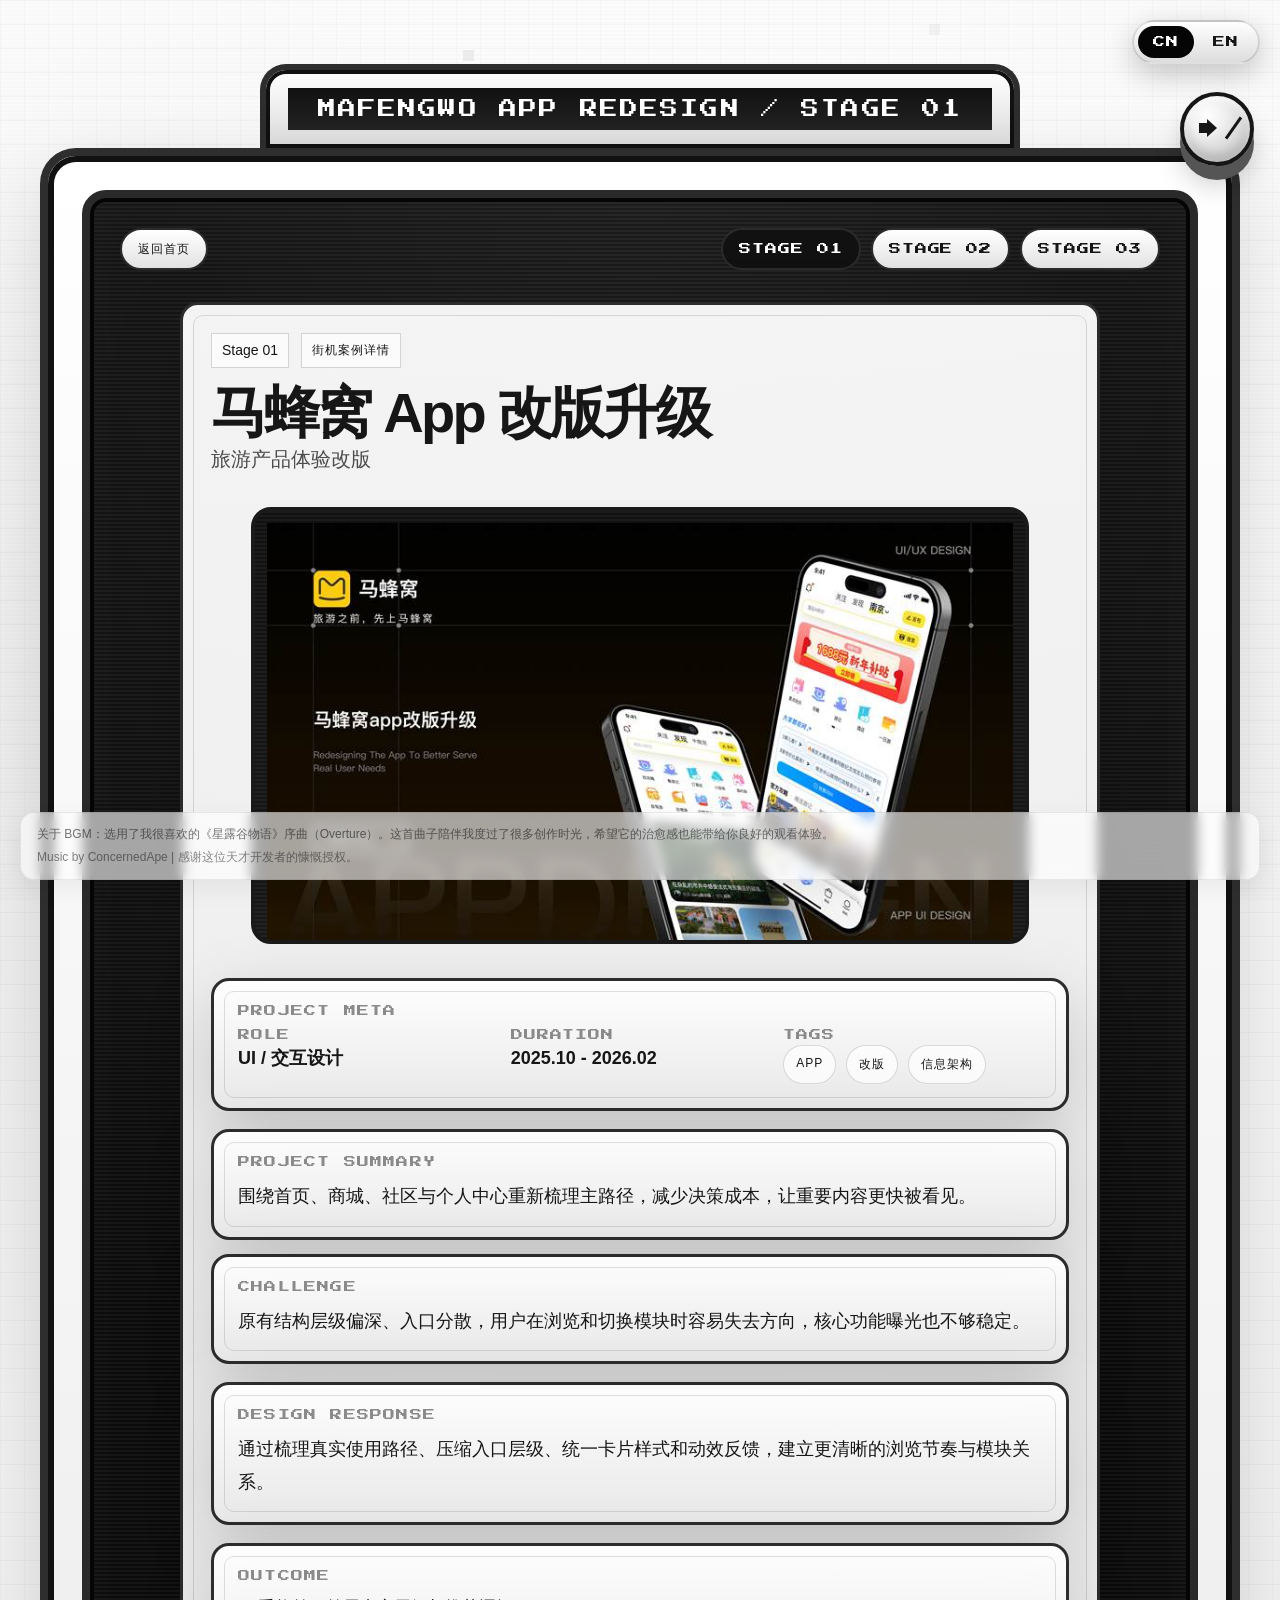
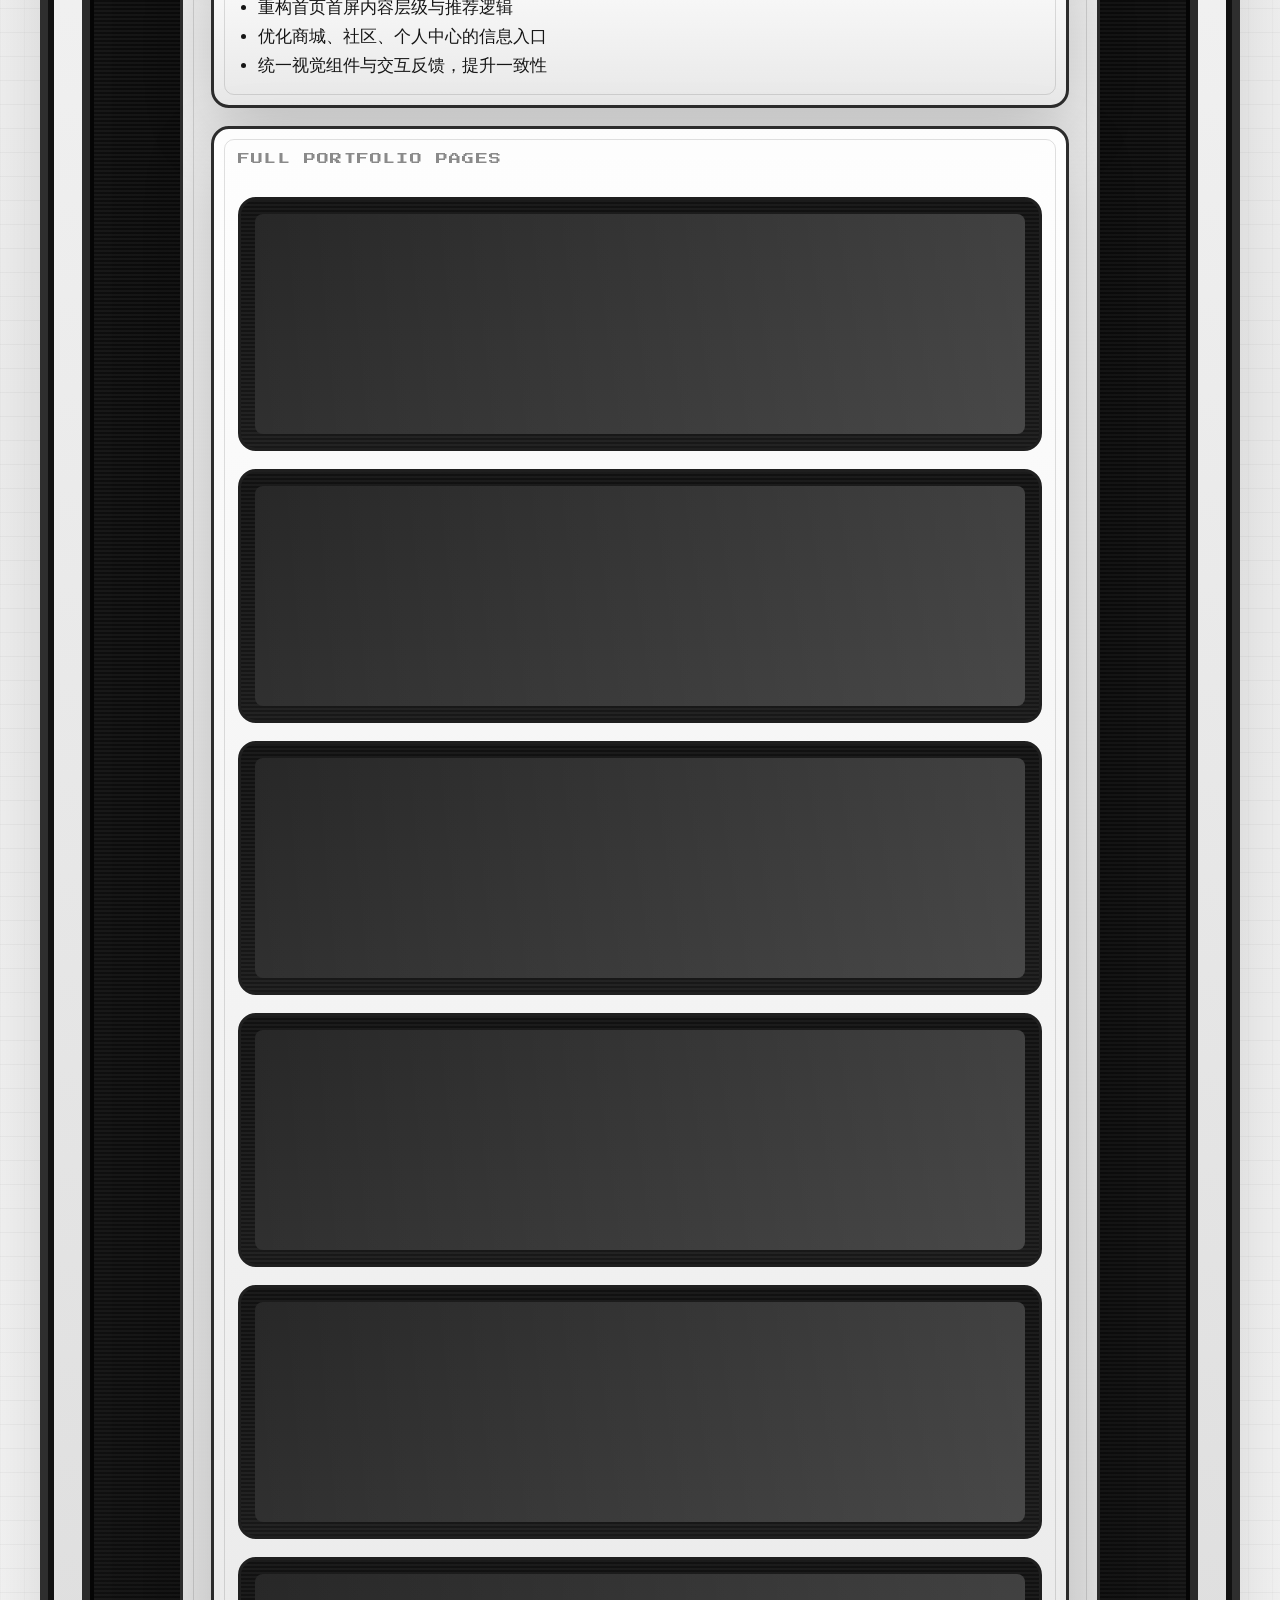
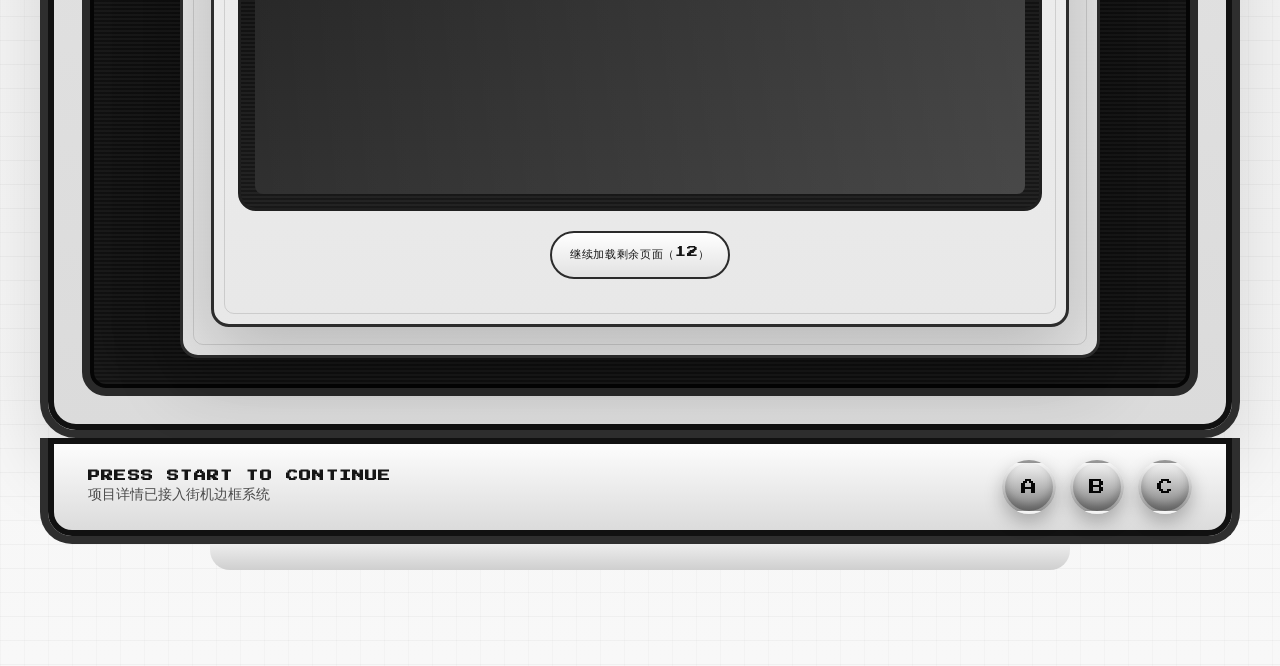
==== commit 91499259: "Add files via upload" ====
--- a/project-detail.html
+++ b/project-detail.html
@@ -1,4 +1,4 @@
-<!DOCTYPE html>
+﻿<!DOCTYPE html>
 <html lang="zh-CN">
 <head>
   <meta charset="UTF-8">
@@ -27,7 +27,7 @@
     <audio id="bgmAudio" loop preload="none"></audio>
 
     <aside class="bgm-credit">
-      <p data-lang="zh">关于 BGM：选用了我最喜欢的《星露谷物语》序曲（Overture）。这首曲子陪伴我度过了很多创作时光，希望它的治愈感也能带给你良好的观看体验。</p>
+      <p data-lang="zh">关于 BGM：选用了我很喜欢的《星露谷物语》序曲（Overture）。这首曲子陪伴我度过了很多创作时光，希望它的治愈感也能带给你良好的观看体验。</p>
       <p data-lang="en">About the BGM: I chose my favorite Stardew Valley track, Overture. It has accompanied many of my creative hours, and I hope its gentle feeling brings you a warm viewing experience too.</p>
       <p class="bgm-credit__note">Music by ConcernedApe | 感谢这位天才开发者的慷慨授权。</p>
     </aside>
@@ -42,7 +42,7 @@
           <section class="detail-screen">
             <div class="detail-toolbar">
               <a class="detail-back" href="./index.html?entered=1">
-                <span data-lang="zh">Back To Lobby</span>
+                <span data-lang="zh">返回首页</span>
                 <span data-lang="en">Back To Lobby</span>
               </a>
               <div class="detail-nav" id="detailNav"></div>
@@ -127,6 +127,13 @@
                   <p class="detail-kicker" data-lang="en">Full Portfolio Pages</p>
                 </div>
                 <div class="detail-pages-flow" id="detailPagesFlow"></div>
+                <div class="detail-pages-actions">
+                  <button type="button" class="detail-load-more" id="detailLoadMore">
+                    <span data-lang="zh">继续加载剩余页面（<span class="detail-load-more-count">0</span>）</span>
+                    <span data-lang="en">Load more pages (<span class="detail-load-more-count">0</span>)</span>
+                  </button>
+                </div>
+                <div class="detail-load-sentinel" id="detailLoadSentinel" aria-hidden="true"></div>
               </section>
             </article>
           </section>
@@ -151,8 +158,8 @@
     </main>
   </div>
 
-  <script src="./portfolio-data.js"></script>
-  <script src="https://cdn.jsdelivr.net/npm/gsap@3.12.7/dist/gsap.min.js"></script>
-  <script src="./project-detail.js"></script>
+  <script src="./vendor/gsap/gsap.min.js" defer></script>
+  <script src="./portfolio-data.js" defer></script>
+  <script src="./project-detail.js" defer></script>
 </body>
-</html>
+</html>
--- a/styles.css
+++ b/styles.css
@@ -1118,6 +1118,34 @@
   gap: 18px;
 }
 
+.detail-pages-actions {
+  display: flex;
+  justify-content: center;
+}
+
+.detail-load-more {
+  min-height: 48px;
+  padding: 12px 18px;
+  border: 2px solid #2b2b2b;
+  border-radius: 999px;
+  background: linear-gradient(180deg, #ffffff, #e2e2e2);
+  color: var(--ink);
+  cursor: pointer;
+  font-family: var(--pixel-font);
+  font-size: 11px;
+  letter-spacing: .06em;
+  text-transform: uppercase;
+}
+
+.detail-load-more[hidden] {
+  display: none;
+}
+
+.detail-load-sentinel {
+  width: 100%;
+  height: 1px;
+}
+
 .detail-page-shot {
   position: relative;
   margin: 0;
@@ -1131,11 +1159,56 @@
   overflow: hidden;
 }
 
+.detail-page-shot.is-loading {
+  min-height: 240px;
+}
+
+.detail-page-shot.is-error {
+  display: grid;
+  place-items: center;
+  min-height: 220px;
+}
+
 .detail-page-shot img {
   width: 100%;
   height: auto;
   display: block;
   border-radius: 8px;
+}
+
+.detail-page-skeleton {
+  display: grid;
+  place-items: center;
+  width: 100%;
+  min-height: 220px;
+  border-radius: 8px;
+  background:
+    linear-gradient(90deg, rgba(255,255,255,0.06), rgba(255,255,255,0.18), rgba(255,255,255,0.06)),
+    linear-gradient(180deg, #1a1a1a, #232323);
+  background-size: 220% 100%, 100% 100%;
+  animation: detail-shimmer 1.4s linear infinite;
+  color: rgba(255,255,255,0.82);
+  text-align: center;
+  padding: 20px;
+  gap: 8px;
+}
+
+.detail-page-shot.is-error .detail-page-skeleton {
+  background: linear-gradient(180deg, #1a1a1a, #232323);
+  animation: none;
+}
+
+.detail-page-skeleton strong {
+  font-family: var(--pixel-font);
+  font-size: 12px;
+  letter-spacing: 0.06em;
+  text-transform: uppercase;
+}
+
+.detail-page-skeleton span {
+  display: none;
+  font-size: 14px;
+  line-height: 1.6;
 }
 
 .detail-kicker {
@@ -1449,6 +1522,11 @@
   to { transform: translate3d(0,-20px,0); }
 }
 
+@keyframes detail-shimmer {
+  from { background-position: 200% 0, 0 0; }
+  to { background-position: -20% 0, 0 0; }
+}
+
 @container (max-width: 1260px) {
   .about-layout {
     grid-template-columns: 1fr;
@@ -1471,7 +1549,7 @@
   .hero { min-height: auto; }
   .hero-panel, .section-shell, .contact-grid { grid-template-columns: 1fr; }
   .scroll-col { padding-block: 0; }
-  .cabinet-controls { flex-direction: column; align-items: flex-start; }
+  .cabinet-controls { flex-direction: column; align-items: center; }
   .arcade-cabinet { width: min(900px, 100%); }
   .cabinet-marquee { width: min(86%, 720px); }
   .cabinet-controls { padding-inline: clamp(18px, 3vw, 28px); }
@@ -1499,7 +1577,7 @@
   .hero-copy, .sticky-frame, .info-card, .content-card, .contact-card { border-radius: 14px; }
   .hero-panel { padding: clamp(18px, 4vw, 26px); }
   .cabinet-bezel { padding: 18px; border-radius: 24px; }
-  .cabinet-controls { gap: 14px; padding: 18px; }
+  .cabinet-controls { gap: 14px; padding: 18px; justify-content: center; text-align: center; }
   .detail-bezel { padding: 16px; border-radius: 24px; }
   .detail-screen { padding: 16px; border-radius: 20px; }
   .detail-controls { gap: 14px; padding: 18px; }
@@ -1525,9 +1603,73 @@
 @media (max-width: 640px) {
   .sprite-wrap { width: 200px; height: 200px; }
   .pixel-sprite { width: 150px; height: 150px; }
-  .hero-title { font-size: clamp(38px, 12vw, 56px); }
-  .section-title { font-size: clamp(32px, 10vw, 42px); }
-  .detail-title { font-size: clamp(30px, 10vw, 42px); }
+  .landing-title { font-size: clamp(14px, 4.5vw, 18px); }
+  .landing-kicker, .landing-note { font-size: 10px; }
+  .cabinet-marquee span,
+  .detail-marquee span { font-size: clamp(10px, 2.6vw, 12px); }
+  .hero-title {
+    font-size: clamp(22px, 7.2vw, 32px);
+    line-height: 1.22;
+    letter-spacing: 0.03em;
+  }
+  .section-title {
+    font-size: clamp(16px, 5.8vw, 24px);
+    line-height: 1.24;
+    letter-spacing: 0.03em;
+  }
+  .detail-title {
+    font-size: clamp(20px, 6.8vw, 28px);
+    line-height: 1.2;
+  }
+  .detail-screen {
+    gap: 14px;
+    padding: 12px;
+  }
+  .detail-toolbar {
+    gap: 10px;
+    align-items: flex-start;
+  }
+  .detail-back {
+    min-height: 34px;
+    padding: 8px 10px;
+    font-size: 10px;
+    letter-spacing: 0.04em;
+  }
+  .detail-nav {
+    display: grid;
+    grid-template-columns: repeat(3, minmax(0, 1fr));
+    gap: 8px;
+    width: 100%;
+  }
+  .detail-nav-link {
+    min-height: 34px;
+    padding: 8px 6px;
+    font-size: 10px;
+    letter-spacing: 0.04em;
+  }
+  .detail-primary,
+  .detail-summary-card,
+  .detail-process-card,
+  .detail-sidebar-panel,
+  .detail-pages-card {
+    padding: 14px;
+  }
+  .detail-cover {
+    padding: 6px;
+    border-width: 3px;
+    border-radius: 14px;
+  }
+  .detail-pages-flow {
+    gap: 10px;
+  }
+  .detail-page-shot {
+    padding: 6px;
+    border-width: 2px;
+    border-radius: 12px;
+  }
+  .detail-page-shot img {
+    border-radius: 6px;
+  }
   .project-area {
     padding: 14px;
     gap: 16px;
@@ -1537,7 +1679,7 @@
   }
   .projects-gallery { padding: 12px 2px 18px; gap: 14px; }
   .gallery-card { flex: 0 0 min(300px, 84vw); min-height: 450px; padding: 16px; }
-  .gallery-title { font-size: clamp(22px, 7vw, 28px); }
+  .gallery-title { font-size: clamp(18px, 6vw, 22px); line-height: 1.2; }
   .gallery-subtitle, .gallery-desc { font-size: 15px; }
   .detail-copy, .detail-bullets li, .detail-meta-value { font-size: 15px; }
   .info-value { font-size: 16px; }
@@ -1549,6 +1691,68 @@
 @media (max-width: 420px) {
   .hero, .section { padding-inline: 10px; }
   .detail-main { padding-inline: 10px; }
+  .landing-title { font-size: clamp(12px, 4vw, 14px); }
+  .landing-kicker, .landing-note { font-size: 9px; }
+  .hero-title {
+    font-size: clamp(18px, 6.6vw, 24px);
+    line-height: 1.24;
+    letter-spacing: 0.02em;
+  }
+  .section-title {
+    font-size: clamp(14px, 5.2vw, 18px);
+    line-height: 1.28;
+    letter-spacing: 0.02em;
+  }
+  .detail-title {
+    font-size: clamp(18px, 6vw, 22px);
+    line-height: 1.24;
+  }
+  .gallery-title { font-size: clamp(16px, 5.6vw, 18px); }
+  .cabinet-marquee span,
+  .detail-marquee span {
+    font-size: 9px;
+    letter-spacing: 0.04em;
+  }
+  .detail-screen {
+    gap: 12px;
+    padding: 10px;
+  }
+  .detail-toolbar {
+    gap: 8px;
+  }
+  .detail-back {
+    min-height: 32px;
+    padding: 7px 9px;
+    font-size: 9px;
+  }
+  .detail-nav {
+    grid-template-columns: repeat(3, minmax(0, 1fr));
+    gap: 6px;
+  }
+  .detail-nav-link {
+    min-height: 32px;
+    padding: 7px 4px;
+    font-size: 9px;
+    letter-spacing: 0.03em;
+  }
+  .detail-primary,
+  .detail-summary-card,
+  .detail-process-card,
+  .detail-sidebar-panel,
+  .detail-pages-card {
+    padding: 12px;
+  }
+  .detail-cover {
+    padding: 4px;
+    border-radius: 12px;
+  }
+  .detail-pages-flow {
+    gap: 8px;
+  }
+  .detail-page-shot {
+    padding: 4px;
+    border-radius: 10px;
+  }
   .lang-toggle button { min-width: 48px; padding: 8px 10px; }
   .bgm-credit {
     left: 8px;
@@ -1561,9 +1765,7 @@
     line-height: 1.5;
   }
   .cabinet-marquee { width: 100%; padding: 10px; }
-  .cabinet-marquee span { letter-spacing: 0.08em; }
   .detail-marquee { width: 100%; padding: 10px; }
-  .detail-marquee span { letter-spacing: 0.08em; }
   .project-area {
     padding: 12px;
     gap: 14px;
@@ -1575,6 +1777,4 @@
   .gallery-card { flex-basis: min(280px, 86vw); min-height: 430px; }
   .gallery-stage { font-size: 11px; padding: 7px 8px; }
   .gallery-tags { gap: 8px; }
-  .detail-back,
-  .detail-nav-link { width: 100%; }
-}
+}
